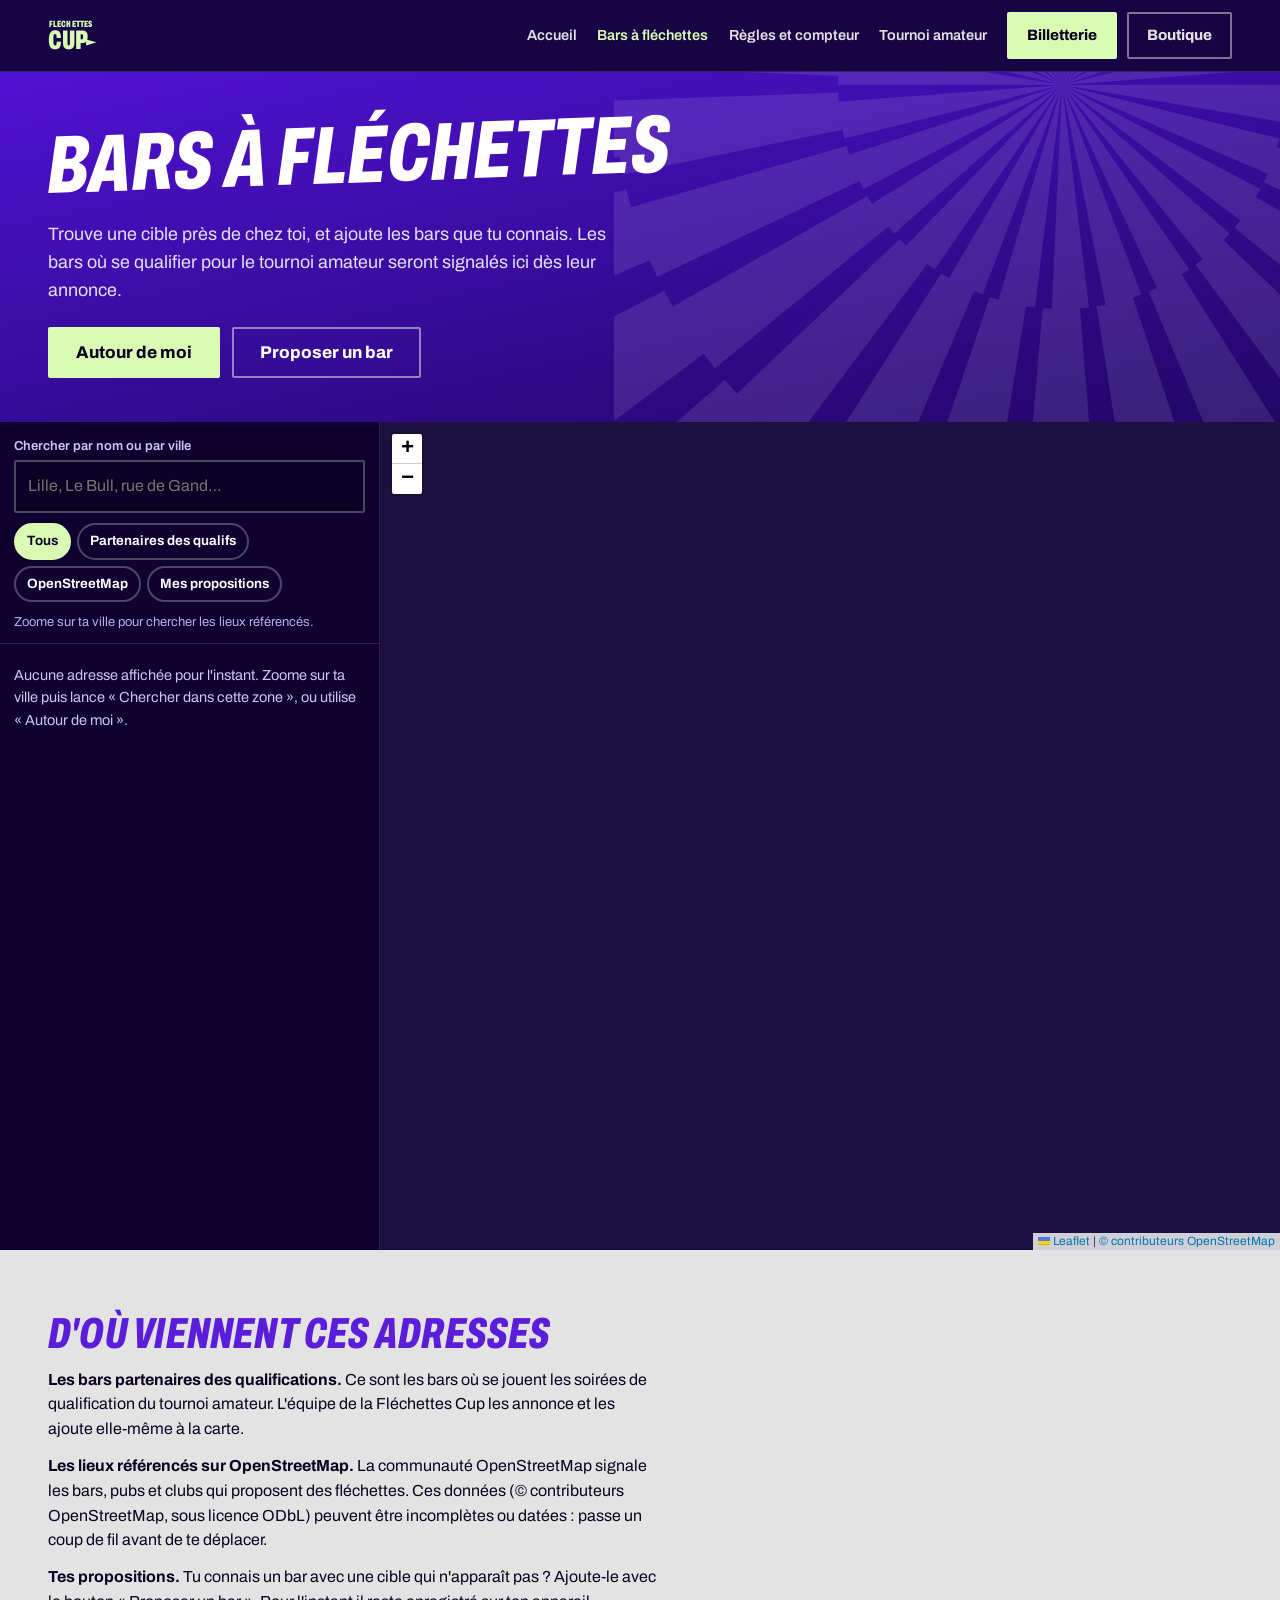
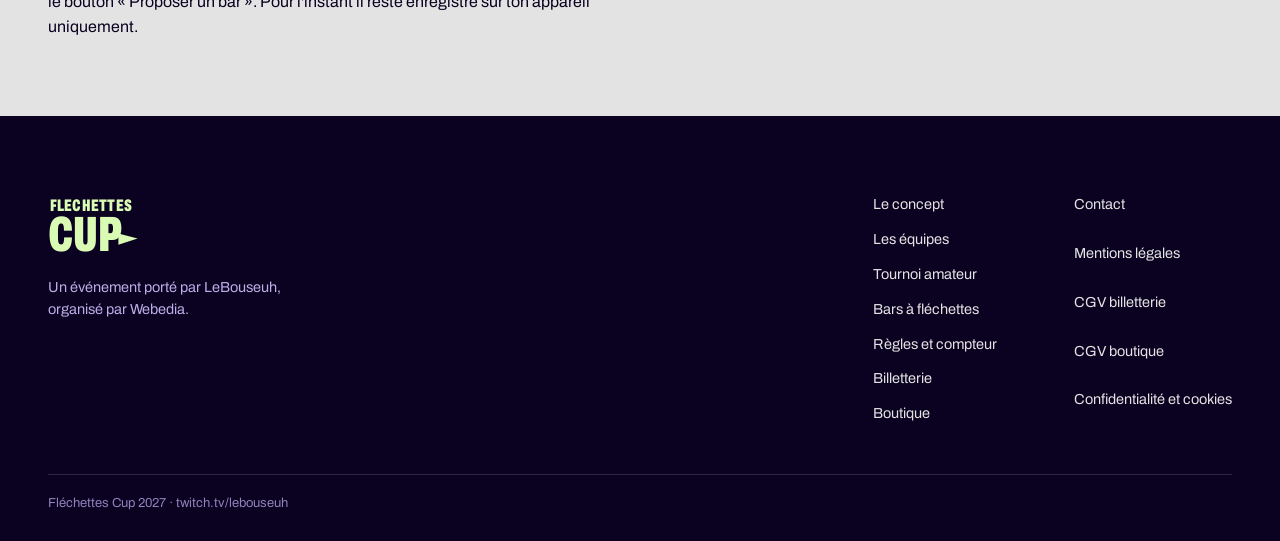
==== bars.html @ e09c3a18 "Compteur de score, règles, carte des bars, et cible plus réaliste Nouvelles pages : - jouer.html : c" ====
<!doctype html>
<html lang="fr">
<head>
<meta charset="utf-8">
<meta name="viewport" content="width=device-width, initial-scale=1">
<title>Bars à fléchettes</title>
<meta name="description" content="La carte des bars où jouer aux fléchettes : trouve une cible près de chez toi et propose les adresses que tu connais.">
<link rel="icon" href="assets/favicon.svg" type="image/svg+xml">
<link rel="preconnect" href="https://fonts.googleapis.com">
<link rel="preconnect" href="https://fonts.gstatic.com" crossorigin>
<link href="https://fonts.googleapis.com/css2?family=Archivo:ital,wdth,wght@0,62..125,100..900;1,62..125,100..900&display=swap" rel="stylesheet">
<link rel="stylesheet" href="css/vendor/leaflet.css">
<link rel="stylesheet" href="css/styles.css">
<link rel="stylesheet" href="css/app.css">
<style>
/* Compléments propres à la carte */
.bars-map { z-index: 0; }                       /* la carte garde ses calques pour elle, sous le menu */
.anchors a[aria-current="page"] { color: var(--anis); }
.bar-btn[aria-current="true"] { background: #1B0A52; box-shadow: inset 4px 0 0 var(--anis); }
.bar-dist { color: var(--anis); font-weight: 700; }
.me-dot {
  width: 18px; height: 18px; border-radius: 50%;
  background: var(--anis); border: 3px solid var(--dark);
  box-shadow: 0 0 0 6px rgba(217, 251, 179, 0.35);
}
.leaflet-container a.pop-link { color: var(--violet); }
/* Leaflet espace largement les paragraphes de ses bulles : on resserre */
.leaflet-popup-content p { margin: 0 0 6px; }
.leaflet-popup-content p.pop-name { margin: 0 18px 4px 0; }
.leaflet-popup-content p:last-child { margin-bottom: 0; }
.pop-badges .badge { margin-right: 0; }
.pop-badges .badge.mine { color: var(--ink); border-color: var(--ink); }
.field select option { color: var(--white); background: #0A0124; }
dialog.sheet { max-height: 92svh; overflow-y: auto; }
.sheet-form .optional { font-weight: 500; color: #9C90CC; }
.map-banner .btn { padding: 6px 12px; font-size: 14px; }
/* en mode placement, un clic sur un marqueur existant doit aussi poser le bar */
.bars-map.placing .leaflet-marker-icon { pointer-events: none !important; }
@media (max-width: 860px) {
  .bars { min-height: 0; }
  .map-cta { white-space: nowrap; }
}
</style>
</head>
<body>

<a class="skip" href="#carte">Aller à la carte</a>

<header class="topbar" id="haut">
  <a class="topbar-logo" href="index.html" aria-label="Fléchettes Cup, retour à l'accueil">
    <svg class="logo" viewBox="0 0 120 86" aria-hidden="true" focusable="false">
      <g class="logo-ink">
        <text x="2" y="24" class="logo-line1">FLECHETTES</text>
        <text x="0" y="74" class="logo-line2">CUP</text>
        <path d="M88 52 L112 58 L88 66 Z"></path>
      </g>
    </svg>
  </a>
  <nav class="topnav" aria-label="Navigation principale">
    <button class="burger" aria-expanded="false" aria-controls="menu-ancres">
      <span class="burger-bar"></span><span class="burger-bar"></span><span class="burger-bar"></span>
      <span class="visually-hidden">Menu</span>
    </button>
    <ul class="anchors" id="menu-ancres">
      <li><a href="index.html">Accueil</a></li>
      <li><a href="bars.html" aria-current="page">Bars à fléchettes</a></li>
      <li><a href="jouer.html">Règles et compteur</a></li>
      <li><a href="index.html#tournoi-amateur">Tournoi amateur</a></li>
    </ul>
  </nav>
  <div class="topbar-cta">
    <a class="btn btn-anis" href="index.html#billetterie">Billetterie</a>
    <a class="btn btn-ghost" href="index.html#boutique">Boutique</a>
  </div>
</header>

<main class="page">

  <section class="page-head">
    <div class="wrap">
      <h1 class="display page-title">Bars à fléchettes</h1>
      <p class="page-lead">Trouve une cible près de chez toi, et ajoute les bars que tu connais. Les bars où se qualifier pour le tournoi amateur seront signalés ici dès leur annonce.</p>
      <div class="page-actions">
        <button type="button" class="btn btn-anis btn-big" id="btn-locate">Autour de moi</button>
        <button type="button" class="btn btn-outline btn-big" id="btn-propose">Proposer un bar</button>
      </div>
    </div>
  </section>

  <section class="bars" id="carte" aria-label="Carte et liste des bars">
    <div class="bars-side">
      <div class="bars-tools">
        <div class="field">
          <label for="bar-search">Chercher par nom ou par ville</label>
          <input id="bar-search" type="search" placeholder="Lille, Le Bull, rue de Gand…" autocomplete="off">
        </div>
        <div class="chips" role="group" aria-label="Filtrer les adresses">
          <button type="button" class="chip" data-filter="tous" aria-pressed="true">Tous</button>
          <button type="button" class="chip" data-filter="partenaires" aria-pressed="false">Partenaires des qualifs</button>
          <button type="button" class="chip" data-filter="osm" aria-pressed="false">OpenStreetMap</button>
          <button type="button" class="chip" data-filter="mine" aria-pressed="false">Mes propositions</button>
        </div>
        <p class="bars-status" id="bars-status" role="status" aria-live="polite"></p>
      </div>
      <ul class="bar-list" id="bar-list"></ul>
    </div>

    <div class="bars-map-wrap">
      <div id="map" class="bars-map" role="application" aria-label="Carte des bars à fléchettes"></div>
      <button type="button" class="btn btn-anis map-cta" id="btn-zone" hidden>Chercher dans cette zone</button>
      <div class="map-banner" id="map-banner" hidden>
        <span>Touche la carte à l'emplacement du bar</span>
        <button type="button" class="btn btn-dark" id="btn-cancel-place">Annuler</button>
      </div>
    </div>
  </section>

  <dialog class="sheet" id="propose-dialog" aria-labelledby="propose-title">
    <form class="sheet-form" id="propose-form" novalidate>
      <h2 class="display sheet-title" id="propose-title">Proposer un bar</h2>
      <p class="sheet-note">Pour l'instant, ta proposition reste enregistrée sur cet appareil : l'envoi à l'équipe n'est pas encore branché.</p>
      <div class="field">
        <label for="p-name">Nom du bar</label>
        <input id="p-name" name="name" maxlength="60" autocomplete="off" required aria-describedby="propose-error">
      </div>
      <div class="field">
        <label for="p-city">Ville <span class="optional">(facultatif)</span></label>
        <input id="p-city" name="city" maxlength="60" autocomplete="address-level2">
      </div>
      <div class="field">
        <label for="p-address">Adresse <span class="optional">(facultatif)</span></label>
        <input id="p-address" name="address" maxlength="100" autocomplete="street-address">
      </div>
      <div class="field">
        <label for="p-boards">Type de cibles</label>
        <select id="p-boards" name="boards">
          <option value="steel">Traditionnelles (pointes acier)</option>
          <option value="soft">Électroniques</option>
          <option value="both">Les deux</option>
        </select>
      </div>
      <div class="field">
        <label for="p-count">Nombre de cibles <span class="optional">(facultatif)</span></label>
        <input id="p-count" name="count" type="number" inputmode="numeric" min="1" max="50" step="1">
      </div>
      <div class="field">
        <label for="p-note">Un mot sur le lieu <span class="optional">(facultatif)</span></label>
        <textarea id="p-note" name="note" rows="2" maxlength="240"></textarea>
      </div>
      <p class="sheet-error" id="propose-error" role="alert" hidden></p>
      <div class="sheet-actions">
        <button type="button" class="btn btn-ghost" id="btn-propose-cancel">Annuler</button>
        <button type="submit" class="btn btn-anis">Enregistrer le bar</button>
      </div>
    </form>
  </dialog>

  <section class="bars-about">
    <div class="wrap">
      <h2 class="display">D'où viennent ces adresses</h2>
      <p><strong>Les bars partenaires des qualifications.</strong> Ce sont les bars où se jouent les soirées de qualification du tournoi amateur. L'équipe de la Fléchettes Cup les annonce et les ajoute elle-même à la carte.</p>
      <p><strong>Les lieux référencés sur OpenStreetMap.</strong> La communauté OpenStreetMap signale les bars, pubs et clubs qui proposent des fléchettes. Ces données (© contributeurs OpenStreetMap, sous licence ODbL) peuvent être incomplètes ou datées : passe un coup de fil avant de te déplacer.</p>
      <p><strong>Tes propositions.</strong> Tu connais un bar avec une cible qui n'apparaît pas ? Ajoute-le avec le bouton « Proposer un bar ». Pour l'instant il reste enregistré sur ton appareil uniquement.</p>
    </div>
  </section>

</main>

<footer class="footer">
  <div class="wrap footer-grid">
    <div class="footer-brand">
      <svg class="logo logo-footer" viewBox="0 0 120 86" aria-hidden="true" focusable="false">
        <g class="logo-ink">
          <text x="2" y="24" class="logo-line1">FLECHETTES</text>
          <text x="0" y="74" class="logo-line2">CUP</text>
          <path d="M88 52 L112 58 L88 66 Z"></path>
        </g>
      </svg>
      <p>Un événement porté par LeBouseuh, organisé par Webedia.</p>
    </div>
    <nav class="footer-nav" aria-label="Pied de page">
      <ul>
        <li><a href="index.html#concept">Le concept</a></li>
        <li><a href="index.html#equipes">Les équipes</a></li>
        <li><a href="index.html#tournoi-amateur">Tournoi amateur</a></li>
        <li><a href="bars.html">Bars à fléchettes</a></li>
        <li><a href="jouer.html">Règles et compteur</a></li>
        <li><a href="index.html#billetterie">Billetterie</a></li>
        <li><a href="index.html#boutique">Boutique</a></li>
      </ul>
      <ul>
        <li><a href="#">Contact</a></li>
        <li><a href="#">Mentions légales</a></li>
        <li><a href="#">CGV billetterie</a></li>
        <li><a href="#">CGV boutique</a></li>
        <li><a href="#">Confidentialité et cookies</a></li>
      </ul>
    </nav>
  </div>
  <p class="footer-base">Fléchettes Cup 2027 · twitch.tv/lebouseuh</p>
</footer>

<script src="js/vendor/leaflet.js"></script>
<script src="js/bars.js"></script>
<script src="js/main.js"></script>
</body>
</html>
---- css/vendor/leaflet.css ----
/* required styles */

.leaflet-pane,
.leaflet-tile,
.leaflet-marker-icon,
.leaflet-marker-shadow,
.leaflet-tile-container,
.leaflet-pane > svg,
.leaflet-pane > canvas,
.leaflet-zoom-box,
.leaflet-image-layer,
.leaflet-layer {
	position: absolute;
	left: 0;
	top: 0;
	}
.leaflet-container {
	overflow: hidden;
	}
.leaflet-tile,
.leaflet-marker-icon,
.leaflet-marker-shadow {
	-webkit-user-select: none;
	   -moz-user-select: none;
	        user-select: none;
	  -webkit-user-drag: none;
	}
/* Prevents IE11 from highlighting tiles in blue */
.leaflet-tile::selection {
	background: transparent;
}
/* Safari renders non-retina tile on retina better with this, but Chrome is worse */
.leaflet-safari .leaflet-tile {
	image-rendering: -webkit-optimize-contrast;
	}
/* hack that prevents hw layers "stretching" when loading new tiles */
.leaflet-safari .leaflet-tile-container {
	width: 1600px;
	height: 1600px;
	-webkit-transform-origin: 0 0;
	}
.leaflet-marker-icon,
.leaflet-marker-shadow {
	display: block;
	}
/* .leaflet-container svg: reset svg max-width decleration shipped in Joomla! (joomla.org) 3.x */
/* .leaflet-container img: map is broken in FF if you have max-width: 100% on tiles */
.leaflet-container .leaflet-overlay-pane svg {
	max-width: none !important;
	max-height: none !important;
	}
.leaflet-container .leaflet-marker-pane img,
.leaflet-container .leaflet-shadow-pane img,
.leaflet-container .leaflet-tile-pane img,
.leaflet-container img.leaflet-image-layer,
.leaflet-container .leaflet-tile {
	max-width: none !important;
	max-height: none !important;
	width: auto;
	padding: 0;
	}

.leaflet-container img.leaflet-tile {
	/* See: https://bugs.chromium.org/p/chromium/issues/detail?id=600120 */
	mix-blend-mode: plus-lighter;
}

.leaflet-container.leaflet-touch-zoom {
	-ms-touch-action: pan-x pan-y;
	touch-action: pan-x pan-y;
	}
.leaflet-container.leaflet-touch-drag {
	-ms-touch-action: pinch-zoom;
	/* Fallback for FF which doesn't support pinch-zoom */
	touch-action: none;
	touch-action: pinch-zoom;
}
.leaflet-container.leaflet-touch-drag.leaflet-touch-zoom {
	-ms-touch-action: none;
	touch-action: none;
}
.leaflet-container {
	-webkit-tap-highlight-color: transparent;
}
.leaflet-container a {
	-webkit-tap-highlight-color: rgba(51, 181, 229, 0.4);
}
.leaflet-tile {
	filter: inherit;
	visibility: hidden;
	}
.leaflet-tile-loaded {
	visibility: inherit;
	}
.leaflet-zoom-box {
	width: 0;
	height: 0;
	-moz-box-sizing: border-box;
	     box-sizing: border-box;
	z-index: 800;
	}
/* workaround for https://bugzilla.mozilla.org/show_bug.cgi?id=888319 */
.leaflet-overlay-pane svg {
	-moz-user-select: none;
	}

.leaflet-pane         { z-index: 400; }

.leaflet-tile-pane    { z-index: 200; }
.leaflet-overlay-pane { z-index: 400; }
.leaflet-shadow-pane  { z-index: 500; }
.leaflet-marker-pane  { z-index: 600; }
.leaflet-tooltip-pane   { z-index: 650; }
.leaflet-popup-pane   { z-index: 700; }

.leaflet-map-pane canvas { z-index: 100; }
.leaflet-map-pane svg    { z-index: 200; }

.leaflet-vml-shape {
	width: 1px;
	height: 1px;
	}
.lvml {
	behavior: url(#default#VML);
	display: inline-block;
	position: absolute;
	}


/* control positioning */

.leaflet-control {
	position: relative;
	z-index: 800;
	pointer-events: visiblePainted; /* IE 9-10 doesn't have auto */
	pointer-events: auto;
	}
.leaflet-top,
.leaflet-bottom {
	position: absolute;
	z-index: 1000;
	pointer-events: none;
	}
.leaflet-top {
	top: 0;
	}
.leaflet-right {
	right: 0;
	}
.leaflet-bottom {
	bottom: 0;
	}
.leaflet-left {
	left: 0;
	}
.leaflet-control {
	float: left;
	clear: both;
	}
.leaflet-right .leaflet-control {
	float: right;
	}
.leaflet-top .leaflet-control {
	margin-top: 10px;
	}
.leaflet-bottom .leaflet-control {
	margin-bottom: 10px;
	}
.leaflet-left .leaflet-control {
	margin-left: 10px;
	}
.leaflet-right .leaflet-control {
	margin-right: 10px;
	}


/* zoom and fade animations */

.leaflet-fade-anim .leaflet-popup {
	opacity: 0;
	-webkit-transition: opacity 0.2s linear;
	   -moz-transition: opacity 0.2s linear;
	        transition: opacity 0.2s linear;
	}
.leaflet-fade-anim .leaflet-map-pane .leaflet-popup {
	opacity: 1;
	}
.leaflet-zoom-animated {
	-webkit-transform-origin: 0 0;
	    -ms-transform-origin: 0 0;
	        transform-origin: 0 0;
	}
svg.leaflet-zoom-animated {
	will-change: transform;
}

.leaflet-zoom-anim .leaflet-zoom-animated {
	-webkit-transition: -webkit-transform 0.25s cubic-bezier(0,0,0.25,1);
	   -moz-transition:    -moz-transform 0.25s cubic-bezier(0,0,0.25,1);
	        transition:         transform 0.25s cubic-bezier(0,0,0.25,1);
	}
.leaflet-zoom-anim .leaflet-tile,
.leaflet-pan-anim .leaflet-tile {
	-webkit-transition: none;
	   -moz-transition: none;
	        transition: none;
	}

.leaflet-zoom-anim .leaflet-zoom-hide {
	visibility: hidden;
	}


/* cursors */

.leaflet-interactive {
	cursor: pointer;
	}
.leaflet-grab {
	cursor: -webkit-grab;
	cursor:    -moz-grab;
	cursor:         grab;
	}
.leaflet-crosshair,
.leaflet-crosshair .leaflet-interactive {
	cursor: crosshair;
	}
.leaflet-popup-pane,
.leaflet-control {
	cursor: auto;
	}
.leaflet-dragging .leaflet-grab,
.leaflet-dragging .leaflet-grab .leaflet-interactive,
.leaflet-dragging .leaflet-marker-draggable {
	cursor: move;
	cursor: -webkit-grabbing;
	cursor:    -moz-grabbing;
	cursor:         grabbing;
	}

/* marker & overlays interactivity */
.leaflet-marker-icon,
.leaflet-marker-shadow,
.leaflet-image-layer,
.leaflet-pane > svg path,
.leaflet-tile-container {
	pointer-events: none;
	}

.leaflet-marker-icon.leaflet-interactive,
.leaflet-image-layer.leaflet-interactive,
.leaflet-pane > svg path.leaflet-interactive,
svg.leaflet-image-layer.leaflet-interactive path {
	pointer-events: visiblePainted; /* IE 9-10 doesn't have auto */
	pointer-events: auto;
	}

/* visual tweaks */

.leaflet-container {
	background: #ddd;
	outline-offset: 1px;
	}
.leaflet-container a {
	color: #0078A8;
	}
.leaflet-zoom-box {
	border: 2px dotted #38f;
	background: rgba(255,255,255,0.5);
	}


/* general typography */
.leaflet-container {
	font-family: "Helvetica Neue", Arial, Helvetica, sans-serif;
	font-size: 12px;
	font-size: 0.75rem;
	line-height: 1.5;
	}


/* general toolbar styles */

.leaflet-bar {
	box-shadow: 0 1px 5px rgba(0,0,0,0.65);
	border-radius: 4px;
	}
.leaflet-bar a {
	background-color: #fff;
	border-bottom: 1px solid #ccc;
	width: 26px;
	height: 26px;
	line-height: 26px;
	display: block;
	text-align: center;
	text-decoration: none;
	color: black;
	}
.leaflet-bar a,
.leaflet-control-layers-toggle {
	background-position: 50% 50%;
	background-repeat: no-repeat;
	display: block;
	}
.leaflet-bar a:hover,
.leaflet-bar a:focus {
	background-color: #f4f4f4;
	}
.leaflet-bar a:first-child {
	border-top-left-radius: 4px;
	border-top-right-radius: 4px;
	}
.leaflet-bar a:last-child {
	border-bottom-left-radius: 4px;
	border-bottom-right-radius: 4px;
	border-bottom: none;
	}
.leaflet-bar a.leaflet-disabled {
	cursor: default;
	background-color: #f4f4f4;
	color: #bbb;
	}

.leaflet-touch .leaflet-bar a {
	width: 30px;
	height: 30px;
	line-height: 30px;
	}
.leaflet-touch .leaflet-bar a:first-child {
	border-top-left-radius: 2px;
	border-top-right-radius: 2px;
	}
.leaflet-touch .leaflet-bar a:last-child {
	border-bottom-left-radius: 2px;
	border-bottom-right-radius: 2px;
	}

/* zoom control */

.leaflet-control-zoom-in,
.leaflet-control-zoom-out {
	font: bold 18px 'Lucida Console', Monaco, monospace;
	text-indent: 1px;
	}

.leaflet-touch .leaflet-control-zoom-in, .leaflet-touch .leaflet-control-zoom-out  {
	font-size: 22px;
	}


/* layers control */

.leaflet-control-layers {
	box-shadow: 0 1px 5px rgba(0,0,0,0.4);
	background: #fff;
	border-radius: 5px;
	}
.leaflet-control-layers-toggle {
	background-image: url(images/layers.png);
	width: 36px;
	height: 36px;
	}
.leaflet-retina .leaflet-control-layers-toggle {
	background-image: url(images/layers-2x.png);
	background-size: 26px 26px;
	}
.leaflet-touch .leaflet-control-layers-toggle {
	width: 44px;
	height: 44px;
	}
.leaflet-control-layers .leaflet-control-layers-list,
.leaflet-control-layers-expanded .leaflet-control-layers-toggle {
	display: none;
	}
.leaflet-control-layers-expanded .leaflet-control-layers-list {
	display: block;
	position: relative;
	}
.leaflet-control-layers-expanded {
	padding: 6px 10px 6px 6px;
	color: #333;
	background: #fff;
	}
.leaflet-control-layers-scrollbar {
	overflow-y: scroll;
	overflow-x: hidden;
	padding-right: 5px;
	}
.leaflet-control-layers-selector {
	margin-top: 2px;
	position: relative;
	top: 1px;
	}
.leaflet-control-layers label {
	display: block;
	font-size: 13px;
	font-size: 1.08333em;
	}
.leaflet-control-layers-separator {
	height: 0;
	border-top: 1px solid #ddd;
	margin: 5px -10px 5px -6px;
	}

/* Default icon URLs */
.leaflet-default-icon-path { /* used only in path-guessing heuristic, see L.Icon.Default */
	background-image: url(images/marker-icon.png);
	}


/* attribution and scale controls */

.leaflet-container .leaflet-control-attribution {
	background: #fff;
	background: rgba(255, 255, 255, 0.8);
	margin: 0;
	}
.leaflet-control-attribution,
.leaflet-control-scale-line {
	padding: 0 5px;
	color: #333;
	line-height: 1.4;
	}
.leaflet-control-attribution a {
	text-decoration: none;
	}
.leaflet-control-attribution a:hover,
.leaflet-control-attribution a:focus {
	text-decoration: underline;
	}
.leaflet-attribution-flag {
	display: inline !important;
	vertical-align: baseline !important;
	width: 1em;
	height: 0.6669em;
	}
.leaflet-left .leaflet-control-scale {
	margin-left: 5px;
	}
.leaflet-bottom .leaflet-control-scale {
	margin-bottom: 5px;
	}
.leaflet-control-scale-line {
	border: 2px solid #777;
	border-top: none;
	line-height: 1.1;
	padding: 2px 5px 1px;
	white-space: nowrap;
	-moz-box-sizing: border-box;
	     box-sizing: border-box;
	background: rgba(255, 255, 255, 0.8);
	text-shadow: 1px 1px #fff;
	}
.leaflet-control-scale-line:not(:first-child) {
	border-top: 2px solid #777;
	border-bottom: none;
	margin-top: -2px;
	}
.leaflet-control-scale-line:not(:first-child):not(:last-child) {
	border-bottom: 2px solid #777;
	}

.leaflet-touch .leaflet-control-attribution,
.leaflet-touch .leaflet-control-layers,
.leaflet-touch .leaflet-bar {
	box-shadow: none;
	}
.leaflet-touch .leaflet-control-layers,
.leaflet-touch .leaflet-bar {
	border: 2px solid rgba(0,0,0,0.2);
	background-clip: padding-box;
	}


/* popup */

.leaflet-popup {
	position: absolute;
	text-align: center;
	margin-bottom: 20px;
	}
.leaflet-popup-content-wrapper {
	padding: 1px;
	text-align: left;
	border-radius: 12px;
	}
.leaflet-popup-content {
	margin: 13px 24px 13px 20px;
	line-height: 1.3;
	font-size: 13px;
	font-size: 1.08333em;
	min-height: 1px;
	}
.leaflet-popup-content p {
	margin: 17px 0;
	margin: 1.3em 0;
	}
.leaflet-popup-tip-container {
	width: 40px;
	height: 20px;
	position: absolute;
	left: 50%;
	margin-top: -1px;
	margin-left: -20px;
	overflow: hidden;
	pointer-events: none;
	}
.leaflet-popup-tip {
	width: 17px;
	height: 17px;
	padding: 1px;

	margin: -10px auto 0;
	pointer-events: auto;

	-webkit-transform: rotate(45deg);
	   -moz-transform: rotate(45deg);
	    -ms-transform: rotate(45deg);
	        transform: rotate(45deg);
	}
.leaflet-popup-content-wrapper,
.leaflet-popup-tip {
	background: white;
	color: #333;
	box-shadow: 0 3px 14px rgba(0,0,0,0.4);
	}
.leaflet-container a.leaflet-popup-close-button {
	position: absolute;
	top: 0;
	right: 0;
	border: none;
	text-align: center;
	width: 24px;
	height: 24px;
	font: 16px/24px Tahoma, Verdana, sans-serif;
	color: #757575;
	text-decoration: none;
	background: transparent;
	}
.leaflet-container a.leaflet-popup-close-button:hover,
.leaflet-container a.leaflet-popup-close-button:focus {
	color: #585858;
	}
.leaflet-popup-scrolled {
	overflow: auto;
	}

.leaflet-oldie .leaflet-popup-content-wrapper {
	-ms-zoom: 1;
	}
.leaflet-oldie .leaflet-popup-tip {
	width: 24px;
	margin: 0 auto;

	-ms-filter: "progid:DXImageTransform.Microsoft.Matrix(M11=0.70710678, M12=0.70710678, M21=-0.70710678, M22=0.70710678)";
	filter: progid:DXImageTransform.Microsoft.Matrix(M11=0.70710678, M12=0.70710678, M21=-0.70710678, M22=0.70710678);
	}

.leaflet-oldie .leaflet-control-zoom,
.leaflet-oldie .leaflet-control-layers,
.leaflet-oldie .leaflet-popup-content-wrapper,
.leaflet-oldie .leaflet-popup-tip {
	border: 1px solid #999;
	}


/* div icon */

.leaflet-div-icon {
	background: #fff;
	border: 1px solid #666;
	}


/* Tooltip */
/* Base styles for the element that has a tooltip */
.leaflet-tooltip {
	position: absolute;
	padding: 6px;
	background-color: #fff;
	border: 1px solid #fff;
	border-radius: 3px;
	color: #222;
	white-space: nowrap;
	-webkit-user-select: none;
	-moz-user-select: none;
	-ms-user-select: none;
	user-select: none;
	pointer-events: none;
	box-shadow: 0 1px 3px rgba(0,0,0,0.4);
	}
.leaflet-tooltip.leaflet-interactive {
	cursor: pointer;
	pointer-events: auto;
	}
.leaflet-tooltip-top:before,
.leaflet-tooltip-bottom:before,
.leaflet-tooltip-left:before,
.leaflet-tooltip-right:before {
	position: absolute;
	pointer-events: none;
	border: 6px solid transparent;
	background: transparent;
	content: "";
	}

/* Directions */

.leaflet-tooltip-bottom {
	margin-top: 6px;
}
.leaflet-tooltip-top {
	margin-top: -6px;
}
.leaflet-tooltip-bottom:before,
.leaflet-tooltip-top:before {
	left: 50%;
	margin-left: -6px;
	}
.leaflet-tooltip-top:before {
	bottom: 0;
	margin-bottom: -12px;
	border-top-color: #fff;
	}
.leaflet-tooltip-bottom:before {
	top: 0;
	margin-top: -12px;
	margin-left: -6px;
	border-bottom-color: #fff;
	}
.leaflet-tooltip-left {
	margin-left: -6px;
}
.leaflet-tooltip-right {
	margin-left: 6px;
}
.leaflet-tooltip-left:before,
.leaflet-tooltip-right:before {
	top: 50%;
	margin-top: -6px;
	}
.leaflet-tooltip-left:before {
	right: 0;
	margin-right: -12px;
	border-left-color: #fff;
	}
.leaflet-tooltip-right:before {
	left: 0;
	margin-left: -12px;
	border-right-color: #fff;
	}

/* Printing */

@media print {
	/* Prevent printers from removing background-images of controls. */
	.leaflet-control {
		-webkit-print-color-adjust: exact;
		print-color-adjust: exact;
		}
	}
---- css/styles.css ----
/* ==========================================================
   FLÉCHETTES CUP 2 : DA édition 2
   Violet #5B1DDA · dégradé #5012D4 → #210666 · dark #160444
   Papier #E3E3E3 · vert anis #D9FBB3 · Archivo VAR (≈ Baikal)
   ========================================================== */

:root {
  --violet: #5B1DDA;
  --grad-a: #5012D4;
  --grad-b: #210666;
  --dark: #160444;
  --paper: #E3E3E3;
  --ink: #0A0220;
  --anis: #D9FBB3;
  --anis-deep: #B7F277;
  --white: #FFFFFF;

  --font: "Archivo", "Archivo Narrow", Impact, sans-serif;
  --pad: clamp(16px, 4vw, 48px);
  --topbar-h: 72px;
}

* { box-sizing: border-box; }
html { scroll-behavior: smooth; scroll-padding-top: calc(var(--topbar-h) + 12px); }
body {
  margin: 0;
  font-family: var(--font);
  font-size: 16px;
  line-height: 1.55;
  color: var(--ink);
  background: var(--dark);
}

img, svg { display: block; max-width: 100%; }

/* ---- Titres façon Baikal ultra condensed extra bold italic ---- */
.display {
  font-family: var(--font);
  font-style: italic;
  font-weight: 800;
  font-stretch: 65%;
  text-transform: uppercase;
  letter-spacing: 0.005em;
  line-height: 0.92;
}

.visually-hidden {
  position: absolute; width: 1px; height: 1px;
  clip-path: inset(50%); overflow: hidden; white-space: nowrap;
}

.skip {
  position: absolute; left: 8px; top: -60px; z-index: 200;
  background: var(--anis); color: var(--ink);
  padding: 10px 16px; font-weight: 700; text-decoration: none;
  transition: top 0.15s;
}
.skip:focus { top: 8px; }

:focus-visible { outline: 3px solid var(--anis-deep); outline-offset: 2px; }
.section-paper :focus-visible,
.section-anis :focus-visible { outline-color: var(--violet); }

/* ==========================================================
   LOGO
   ========================================================== */
.logo-ink { fill: currentColor; }
.logo text {
  font-family: var(--font);
  font-weight: 850;
  font-stretch: 62%;
  text-transform: uppercase;
}
.logo .logo-line1 { font-size: 21px; letter-spacing: 0.015em; }
.logo .logo-line2 { font-size: 62px; letter-spacing: 0; }

/* ==========================================================
   TOPBAR
   ========================================================== */
.topbar {
  position: fixed; inset: 0 0 auto 0; z-index: 100;
  height: var(--topbar-h);
  display: flex; align-items: center; gap: 20px;
  padding: 0 var(--pad);
  background: var(--dark);
  color: var(--paper);
  border-bottom: 1px solid rgba(227, 227, 227, 0.14);
}
.topbar-logo { color: var(--anis); flex: none; }
.topbar-logo .logo { width: 52px; height: auto; }

.topnav { margin-left: auto; }
.anchors {
  display: flex; gap: clamp(10px, 1.6vw, 26px);
  list-style: none; margin: 0; padding: 0;
}
.anchors a {
  color: var(--paper); text-decoration: none;
  font-weight: 600; font-size: 14.5px; white-space: nowrap;
}
.anchors a:hover { color: var(--anis); }

.topbar-cta { display: flex; gap: 10px; flex: none; }

.burger { display: none; }

/* ---- Boutons ---- */
.btn {
  display: inline-flex; align-items: center; justify-content: center;
  padding: 10px 18px;
  font-family: var(--font); font-weight: 750; font-size: 15px;
  text-decoration: none; cursor: pointer;
  border: 2px solid transparent; border-radius: 2px;
  transition: transform 0.12s ease, background-color 0.12s ease, color 0.12s ease;
}
.btn:active { transform: scale(0.97); }
.btn-big { padding: 14px 26px; font-size: 17px; }
.btn-anis { background: var(--anis); color: var(--ink); }
.btn-anis:hover { background: var(--anis-deep); }
.btn-ghost { border-color: rgba(227, 227, 227, 0.5); color: var(--paper); background: transparent; }
.btn-ghost:hover { border-color: var(--paper); }
.btn-outline { border-color: rgba(227, 227, 227, 0.55); color: var(--white); background: transparent; }
.btn-outline:hover { border-color: var(--white); }
.btn-dark { background: var(--dark); color: var(--anis); }
.btn-dark:hover { background: var(--violet); color: var(--white); }

/* ==========================================================
   HERO : la cible, rien que la cible
   ========================================================== */
.hero {
  position: relative;
  overflow: hidden;
  height: 100svh; min-height: 540px;
  padding-top: var(--topbar-h);
  display: grid; place-items: center;
  background: linear-gradient(168deg, var(--grad-a) 0%, var(--grad-b) 100%);
  color: var(--white);
}
.hero-pattern,
.speedlines {
  position: absolute;
  left: 50%; top: calc(50% + var(--topbar-h) / 2 - 22px);
  width: max(175vw, 175vh); aspect-ratio: 1;
  translate: -50% -50%;
  pointer-events: none;
}
.hero-pattern {
  background: url("../assets/pattern.svg") center / contain no-repeat;
  opacity: 0.1;
  filter: invert(1);
}
.speedlines {
  opacity: 0;
  background: repeating-conic-gradient(
    from 0deg,
    transparent 0 4deg,
    rgba(217, 251, 179, 0.55) 4deg 4.3deg,
    transparent 4.3deg 9.5deg,
    rgba(255, 255, 255, 0.4) 9.5deg 9.7deg,
    transparent 9.7deg 15deg
  );
  -webkit-mask-image: radial-gradient(circle, transparent 0 12%, #000 44%);
          mask-image: radial-gradient(circle, transparent 0 12%, #000 44%);
}

/* Éclairage du mur : une flaque de lumière derrière la cible, des coins plus sombres */
.hero-light {
  position: absolute; inset: 0;
  background:
    radial-gradient(circle at 50% calc(50% + var(--topbar-h) / 2 - 22px), rgba(150, 110, 255, 0.34) 0, rgba(150, 110, 255, 0) 46%),
    radial-gradient(ellipse at 50% 50%, rgba(8, 0, 34, 0) 42%, rgba(8, 0, 34, 0.62) 100%);
  pointer-events: none;
}

.scene {
  position: absolute; inset: 0;
  width: 100%; height: 100%;
  pointer-events: none;
}

/* Avec la scène 3D, le décor est le bar : le fond graphique ne sert plus qu'en repli */
html.gl .hero { background: #06030A; }
html.gl .hero-pattern,
html.gl .speedlines,
html.gl .hero-light { display: none; }
/* rendu photo : vignettage, fondu vers la suite de la page, grain */
html.gl .hero::after {
  content: "";
  position: absolute; inset: 0; z-index: 2;
  pointer-events: none;
  background:
    radial-gradient(ellipse at 50% 48%, rgba(4, 0, 12, 0) 52%, rgba(4, 0, 12, 0.5) 100%),
    linear-gradient(to bottom, rgba(22, 4, 68, 0) 90%, #160444 100%);
}
html.gl .hero::before {
  content: "";
  position: absolute; inset: 0; z-index: 3;
  pointer-events: none;
  opacity: 0.05;
  background-image: url("data:image/svg+xml;utf8,<svg xmlns='http://www.w3.org/2000/svg' width='220' height='220'><filter id='n'><feTurbulence type='fractalNoise' baseFrequency='0.9' numOctaves='2' stitchTiles='stitch'/></filter><rect width='100%' height='100%' filter='url(%23n)'/></svg>");
}

/* Transition d'ouverture d'une section, et retour à la cible */
.veil {
  position: fixed; inset: 0; z-index: 250;
  background: var(--dark);
  opacity: 0; pointer-events: none;
  transition: opacity 0.26s ease;
}
.veil.on { opacity: 1; }
.back-board {
  position: fixed; right: 16px; bottom: 16px; z-index: 90;
  display: inline-flex; align-items: center; gap: 8px;
  padding: 10px 16px 10px 12px;
  font: 700 14.5px var(--font); color: var(--ink);
  background: var(--anis); border: 0; border-radius: 999px; cursor: pointer;
  box-shadow: 0 8px 24px rgba(0, 0, 0, 0.4);
  opacity: 0; translate: 0 12px; pointer-events: none;
  transition: opacity 0.2s ease, translate 0.2s ease;
}
.back-board.show { opacity: 1; translate: 0 0; pointer-events: auto; }
.back-board svg { width: 20px; height: 20px; }

/* Un lien par papier cloué sur la cible */
.hotspots { position: absolute; inset: 0; z-index: 4; pointer-events: none; }
.hotspot { position: absolute; pointer-events: auto; border-radius: 4px; cursor: pointer; }
.hotspot:focus-visible { outline: 3px solid var(--anis-deep); outline-offset: 4px; }
html.intro:not(.intro-pose) .hotspot { pointer-events: none; }

.hero-stage {
  position: relative;
  width: 100%;
  display: grid; place-items: center;
  padding-bottom: 44px;
}

/* ---- La cible punaisée ---- */
.board-wrap {
  position: relative;
  width: min(84vw, 720px, calc(100svh - var(--topbar-h) - 130px));
  aspect-ratio: 1;
  container-type: inline-size;
}
#dartboard { position: absolute; inset: 0; filter: drop-shadow(0 24px 60px rgba(0, 0, 0, 0.45)); }
/* Avec la scène 3D, la cible, les papiers et les fléchettes sont dans le canvas */
html.gl #dartboard,
html.gl .stuck-dart,
html.gl .pinned { display: none; }

.stuck-dart {
  position: absolute;
  left: 50%; top: 50%;
  width: 40%; height: auto;
  transform-origin: 0 50%;
  translate: 0 -50%;
  rotate: -99deg;
  filter: drop-shadow(-1.6cqw 1.2cqw 0.8cqw rgba(0, 0, 0, 0.5));
  z-index: 1;
}

.pinned {
  position: absolute;
  z-index: 2;
  background: var(--paper); color: var(--ink);
  box-shadow: 0 1.8cqw 4cqw rgba(0, 0, 0, 0.35);
  rotate: var(--rot, 0deg);
}
.pin {
  position: absolute; top: -1.3cqw; left: 50%;
  width: 2.9cqw; height: 2.9cqw; border-radius: 50%;
  translate: -50% 0;
  box-shadow: 0 0.5cqw 0.9cqw rgba(0, 0, 0, 0.4), inset -0.4cqw -0.5cqw 0.7cqw rgba(0, 0, 0, 0.35);
}
.pin-red { background: #E8402A; }
.pin-blue { background: #2A5BE8; }
.pin-anis { background: var(--anis-deep); }

.pinned-logo {
  top: -5%; left: 1%;
  width: 31%;
  background: none; box-shadow: none;
  color: var(--white);
  filter: drop-shadow(0 1.4cqw 3cqw rgba(0, 0, 0, 0.45));
}
.pinned-logo .logo { width: 100%; height: auto; }

.pinned-ticket {
  top: 8%; right: -3%;
  width: 44%;
  padding: 2.2cqw 2.6cqw 1.8cqw;
}
.ticket-date {
  margin: 0;
  font-family: var(--font); font-style: italic; font-weight: 800; font-stretch: 65%;
  text-transform: uppercase; font-size: 5.6cqw; line-height: 1;
}
.ticket-line { margin: 0.8cqw 0 1.4cqw; font-size: max(7px, 2.1cqw); font-weight: 600; letter-spacing: 0.04em; text-transform: uppercase; }
.ticket-barcode {
  height: 4cqw;
  background: repeating-linear-gradient(90deg, var(--ink) 0 2px, transparent 2px 5px, var(--ink) 5px 8px, transparent 8px 10px);
}

.pinned-photo {
  left: -6%; bottom: 3%;
  width: 36%;
  padding: 1.5cqw 1.5cqw 1.8cqw;
}
.photo-img {
  position: relative; overflow: hidden;
  aspect-ratio: 1;
  display: grid; place-items: center;
  background: linear-gradient(160deg, var(--grad-a), var(--grad-b));
  color: var(--white);
}
.photo-img::after {
  content: "";
  position: absolute; inset: -40%;
  background: url("../assets/pattern.svg") center / contain no-repeat;
  opacity: 0.16;
  filter: invert(1);
}
.photo-img .display { position: relative; z-index: 1; font-size: 7.4cqw; }
.photo-img img { position: absolute; inset: 0; z-index: 2; width: 100%; height: 100%; object-fit: cover; object-position: center 30%; }
.photo-caption { margin: 1.4cqw 0.4cqw 0; font-size: max(7px, 2.05cqw); font-weight: 600; line-height: 1.3; }

.pinned-badge {
  top: 49%; right: -5%;
  width: 21%;
  aspect-ratio: 1; border-radius: 50%;
  display: grid; place-items: center;
  background: var(--anis); color: var(--ink);
  text-align: center;
}
.badge-txt { font-size: 4cqw; }

.pinned-live {
  bottom: -3%; right: 11%;
  padding: 1.8cqw 2.9cqw;
  background: var(--ink); color: var(--paper);
}
.pinned-live p { margin: 0; font-size: max(7px, 2.2cqw); line-height: 1.45; text-transform: uppercase; letter-spacing: 0.05em; }
.pinned-live strong { color: var(--anis); font-size: max(8px, 2.6cqw); }

/* ---- Éléments propres à l'intro ---- */
.impact-flash {
  position: absolute; inset: 0;
  background: radial-gradient(circle at 50% 52%, #FFFFFF 0, var(--anis) 28%, rgba(217, 251, 179, 0) 72%);
  opacity: 0;
  pointer-events: none;
  z-index: 6;
}
.scroll-hint {
  position: absolute; left: 50%; bottom: 18px;
  translate: -50% 0;
  display: grid; justify-items: center; gap: 6px;
  color: var(--paper); text-decoration: none;
  font-weight: 650; font-size: 14.5px;
  white-space: nowrap;
  z-index: 7;
}
.scroll-hint::after {
  content: "";
  width: 10px; height: 10px;
  border-right: 3px solid var(--anis); border-bottom: 3px solid var(--anis);
  rotate: 45deg;
  animation: rebond 1.6s ease-in-out infinite;
}
@keyframes rebond { 50% { translate: 0 5px; } }

.skip-intro {
  display: none;
  position: absolute; right: var(--pad); bottom: 18px;
  z-index: 8;
  background: rgba(22, 4, 68, 0.6); color: var(--paper);
  border: 1px solid rgba(227, 227, 227, 0.4); border-radius: 2px;
  padding: 8px 14px;
  font: 600 13.5px var(--font);
  cursor: pointer;
}
.skip-intro:hover { border-color: var(--paper); }

/* ---- États de l'intro (classes posées sur <html>) ----
   intro         : la séquence 3D tourne, on est la fléchette
   intro-impact  : la fléchette est plantée
   intro-pose    : la caméra est calée, l'habillage se pose        */
.topbar { transition: transform 0.55s cubic-bezier(0.2, 1, 0.3, 1); }
html.intro .topbar { transform: translateY(-100%); }
html.intro.intro-pose .topbar { transform: none; }

html.intro:not(.intro-pose) body { overflow: hidden; }
html.intro .skip-intro { display: block; }
html.intro.intro-pose .skip-intro { display: none; }

html.intro .stuck-dart { opacity: 0; }
html.intro.intro-impact .stuck-dart { opacity: 1; animation: vibre 0.7s ease-out; }
@keyframes vibre {
  0% { rotate: -93deg; }
  20% { rotate: -104deg; }
  40% { rotate: -96deg; }
  60% { rotate: -101deg; }
  80% { rotate: -98deg; }
  100% { rotate: -99deg; }
}

html.intro .pinned,
html.intro .scroll-hint { opacity: 0; }
html.intro.intro-pose .pinned {
  animation: pose 0.5s cubic-bezier(0.2, 1.5, 0.4, 1) both;
  animation-delay: calc(var(--i, 0) * 130ms + 60ms);
}
html.intro.intro-pose .scroll-hint { opacity: 1; transition: opacity 0.5s 0.9s; }
@keyframes pose {
  from { opacity: 0; scale: 1.9; rotate: calc(var(--rot, 0deg) + 16deg); }
  45% { opacity: 1; }
  to { opacity: 1; scale: 1; rotate: var(--rot, 0deg); }
}

/* ==========================================================
   BANDEAU ÉDITION 2 (sous la cible)
   ========================================================== */
.intro-band {
  background: var(--dark); color: var(--white);
  padding: clamp(48px, 7vw, 96px) var(--pad);
}
.intro-grid {
  display: grid;
  grid-template-columns: minmax(0, 1.1fr) minmax(0, 0.9fr);
  gap: clamp(28px, 5vw, 80px);
  align-items: center;
}

.hero-kicker {
  margin: 0 0 18px;
  display: flex; gap: clamp(18px, 3vw, 48px);
  font-weight: 700; font-size: 14px; text-transform: uppercase;
  letter-spacing: 0.08em; color: var(--anis);
}
.hero-kicker span { color: var(--paper); }
.hero-kicker span + span { color: var(--anis); }

.hero-title {
  margin: 0;
  font-size: clamp(52px, 7.2vw, 108px);
  transform: rotate(-3deg);
  transform-origin: left bottom;
}

.hero-sub {
  max-width: 46ch;
  margin: 0;
  font-size: clamp(16px, 1.35vw, 19px);
  color: #D9D2F5;
}

.hero-actions { display: flex; flex-wrap: wrap; gap: 14px; margin-top: 28px; }

.countdown {
  display: flex; gap: clamp(14px, 2vw, 28px);
  margin-top: 36px;
}
.count-cell { display: grid; justify-items: start; }
.count-num {
  font-size: clamp(34px, 3.6vw, 56px);
  font-style: italic; font-weight: 800; font-stretch: 68%;
  font-variant-numeric: tabular-nums;
  color: var(--anis);
}
.count-label { font-size: 13px; color: #BBAEE8; text-transform: lowercase; }

/* ==========================================================
   MARQUEE
   ========================================================== */
.marquee {
  overflow: hidden;
  background: var(--anis); color: var(--ink);
  border-block: 3px solid var(--ink);
}
.marquee-track {
  display: flex; width: max-content;
  animation: defile 26s linear infinite;
}
.marquee-track span {
  padding: 10px 0;
  font-family: var(--font); font-style: italic; font-weight: 800; font-stretch: 68%;
  text-transform: uppercase; font-size: clamp(16px, 2vw, 22px);
  white-space: nowrap;
}
@keyframes defile { to { transform: translateX(-50%); } }

/* ==========================================================
   SECTIONS
   ========================================================== */
.section { padding: clamp(56px, 8vw, 110px) var(--pad); }
.wrap { max-width: 1240px; margin: 0 auto; }
.wrap-narrow { max-width: 820px; }

.section-paper { background: var(--paper); color: var(--ink); }
.section-violet { background: linear-gradient(168deg, var(--grad-a), var(--grad-b)); color: var(--white); }
.section-anis { background: var(--anis); color: var(--ink); }
.section-dark { background: var(--dark); color: var(--paper); }

.section-title {
  margin: 0 0 clamp(26px, 4vw, 48px);
  font-size: clamp(40px, 5.4vw, 78px);
  transform: rotate(-2deg);
  transform-origin: left bottom;
}
.section-intro { max-width: 62ch; margin: -10px 0 36px; font-size: 17px; }
.lead { font-size: clamp(18px, 1.6vw, 22px); font-weight: 650; line-height: 1.4; margin-top: 0; }

/* ---- Concept ---- */
.concept-grid {
  display: grid; grid-template-columns: minmax(0, 1.2fr) minmax(0, 0.8fr);
  gap: clamp(28px, 4vw, 72px);
}
.concept-text p { max-width: 58ch; }
.concept-facts {
  list-style: none; margin: 0; padding: 0;
  display: grid; grid-template-columns: 1fr 1fr; gap: 18px;
  align-content: start;
}
.concept-facts li {
  border-left: 4px solid var(--violet);
  padding: 2px 0 2px 14px;
  display: grid; gap: 2px;
}
.fact-num { font-size: clamp(34px, 3.4vw, 52px); color: var(--violet); }
.fact-label { font-size: 14px; font-weight: 600; }

/* ---- Équipes ---- */
.teams {
  list-style: none; margin: 0; padding: 0;
  display: grid; gap: 18px;
  grid-template-columns: repeat(4, minmax(0, 1fr));
}
.team-visual {
  position: relative;
  overflow: hidden;
  aspect-ratio: 3 / 3.6;
  display: grid; align-items: end;
  padding: 14px;
  background: linear-gradient(180deg, var(--tg-a), var(--tg-b));
  transition: transform 0.15s ease;
}
.team-visual::after {
  content: "";
  position: absolute; inset: -60% -70% auto;
  aspect-ratio: 1;
  background: url("../assets/pattern.svg") center / contain no-repeat;
  opacity: 0.14;
  pointer-events: none;
}
.team-visual .team-name { position: relative; z-index: 1; }
.team:hover .team-visual { transform: rotate(-2deg) scale(1.02); }
.team-name {
  font-size: clamp(26px, 2.6vw, 38px);
  color: var(--white);
  text-shadow: 0 2px 14px rgba(0, 0, 0, 0.35);
  word-break: break-word;
}
.team-status { margin: 10px 2px 0; font-size: 13px; color: #CFC6F2; }
.team-mystere .team-visual { background-blend-mode: normal; }
.team-mystere .team-name { font-size: clamp(40px, 4vw, 58px); }

/* ---- Tournoi amateur ---- */
.steps {
  list-style: none; counter-reset: etape;
  margin: 0; padding: 0;
  display: grid; grid-template-columns: repeat(3, minmax(0, 1fr));
  gap: clamp(18px, 3vw, 36px);
}
.step {
  counter-increment: etape;
  background: rgba(255, 255, 255, 0.5);
  border: 2px solid var(--ink);
  padding: 20px 20px 24px;
  position: relative;
}
.step::before {
  content: counter(etape);
  position: absolute; top: -16px; right: 14px;
  width: 34px; height: 34px;
  display: grid; place-items: center;
  background: var(--violet); color: var(--white);
  font-style: italic; font-weight: 800;
  border-radius: 50%;
}
.step-when { margin: 0; font-size: 13px; font-weight: 700; text-transform: uppercase; letter-spacing: 0.06em; color: #3E6318; }
.step-title { margin: 6px 0 10px; font-size: clamp(24px, 2.4vw, 34px); }
.step p:last-child { margin-bottom: 0; font-size: 15px; }

.amateur-cta {
  margin-top: 36px;
  display: flex; flex-wrap: wrap; align-items: center; gap: 18px;
  justify-content: space-between;
  border-top: 2px solid var(--ink);
  padding-top: 24px;
}
.amateur-cta p { margin: 0; font-weight: 600; max-width: 52ch; }

/* ---- Programme ---- */
.programme-grid {
  display: grid; grid-template-columns: minmax(0, 1.1fr) minmax(0, 0.9fr);
  gap: clamp(28px, 4vw, 72px);
  align-items: start;
}
.timeline { list-style: none; margin: 0; padding: 0; }
.timeline li {
  display: grid; grid-template-columns: 110px 1fr; gap: 18px;
  padding: 18px 0;
  border-bottom: 1px solid rgba(10, 2, 32, 0.18);
}
.timeline li:first-child { padding-top: 0; }
.time { font-size: clamp(26px, 2.6vw, 38px); color: var(--violet); }
.timeline h3 { margin: 0 0 4px; font-size: 18px; }
.timeline p { margin: 0; font-size: 15px; }

.infos-pratiques {
  background: var(--dark); color: var(--paper);
  padding: 26px 26px 30px;
}
.infos-title { font-size: clamp(28px, 2.8vw, 40px); margin: 0 0 18px; color: var(--anis); }
.infos-pratiques dl { margin: 0; display: grid; gap: 16px; }
.infos-pratiques dt { font-weight: 800; text-transform: uppercase; font-size: 13px; letter-spacing: 0.06em; color: var(--anis); }
.infos-pratiques dd { margin: 4px 0 0; font-size: 15px; }

/* ---- Où regarder ---- */
.watch-grid {
  display: grid; grid-template-columns: 1fr 1fr; gap: 22px;
}
.watch-card {
  display: grid; gap: 8px; align-content: center; justify-items: start;
  min-height: 190px;
  padding: 26px;
  text-decoration: none;
}
.watch-twitch {
  background: var(--violet); color: var(--white);
  transition: transform 0.15s ease;
}
.watch-twitch:hover { transform: rotate(-1deg) scale(1.01); }
.watch-tv { background: transparent; border: 2px dashed rgba(227, 227, 227, 0.45); color: var(--paper); }
.watch-kicker { font-size: 13px; font-weight: 700; text-transform: uppercase; letter-spacing: 0.07em; color: var(--anis); }
.watch-name { font-size: clamp(24px, 2.8vw, 40px); }
.watch-note { font-size: 14px; opacity: 0.75; }

/* ---- Billetterie / alertes ---- */
.phase2-grid {
  display: grid; grid-template-columns: minmax(0, 1fr) minmax(0, 1fr);
  gap: clamp(28px, 4vw, 72px);
  align-items: center;
}
.phase2-text p { color: #E6E0FA; max-width: 50ch; }
.phase2-text .lead { color: var(--white); }

.alert-form {
  background: var(--dark);
  padding: 28px;
  display: grid; gap: 6px;
}
.alert-form label {
  font-family: var(--font); font-style: italic; font-weight: 800; font-stretch: 65%;
  text-transform: uppercase; font-size: clamp(22px, 2.2vw, 30px);
  color: var(--anis); line-height: 1;
}
.form-hint { margin: 8px 0 14px; font-size: 14px; color: #BBAEE8; }
.form-row { display: flex; gap: 10px; flex-wrap: wrap; }
.form-row input {
  flex: 1 1 200px;
  padding: 12px 14px;
  font: inherit;
  background: #0E0130; color: var(--white);
  border: 2px solid rgba(227, 227, 227, 0.3);
  border-radius: 2px;
}
.form-row input:focus-visible { outline: 3px solid var(--anis-deep); outline-offset: 1px; }
.form-done { margin: 12px 0 0; font-weight: 700; color: var(--anis); }

/* ---- Boutique ---- */
.shop-intro { max-width: 60ch; margin-bottom: 40px; }
.jerseys {
  list-style: none; margin: 0; padding: 0;
  display: grid; grid-template-columns: repeat(4, minmax(0, 1fr)); gap: 22px;
}
.jerseys li { display: grid; gap: 10px; justify-items: center; }
.jersey {
  width: 100%; aspect-ratio: 1 / 0.92;
  background: linear-gradient(170deg, var(--tg-a), var(--tg-b));
  clip-path: polygon(30% 0, 70% 0, 79% 7%, 100% 14%, 93% 34%, 82% 30%, 82% 100%, 18% 100%, 18% 30%, 7% 34%, 0 14%, 21% 7%);
  transition: transform 0.15s ease;
}
.jerseys li:hover .jersey { transform: rotate(-3deg); }
.jersey-mystere { opacity: 0.45; }
.jersey-team { font-weight: 700; font-size: 15px; }

/* ---- Best of ---- */
.stats {
  list-style: none; margin: 0; padding: 0;
  display: grid; grid-template-columns: repeat(3, minmax(0, 1fr));
  gap: 2px;
  background: rgba(227, 227, 227, 0.16);
  border: 2px solid rgba(227, 227, 227, 0.16);
}
.stats li {
  background: var(--dark);
  padding: 26px 24px 22px;
  display: grid; gap: 4px;
}
.stat-num { font-size: clamp(36px, 4vw, 60px); color: var(--anis); }
.stat-label { font-size: 14px; color: #BBAEE8; }
.bestof-note { margin-top: 28px; max-width: 64ch; }

/* ---- Partenaires ---- */
.partners {
  list-style: none; margin: 0; padding: 0;
  display: grid; grid-template-columns: repeat(6, minmax(0, 1fr)); gap: 14px;
}
.partners li {
  display: grid; place-items: center;
  min-height: 86px;
  border: 2px dashed rgba(10, 2, 32, 0.3);
  color: rgba(10, 2, 32, 0.45);
  font-weight: 700; text-transform: uppercase; font-size: 13px; letter-spacing: 0.06em;
}

/* ---- FAQ ---- */
#faq details {
  border-bottom: 1px solid rgba(255, 255, 255, 0.25);
}
#faq summary {
  cursor: pointer;
  list-style: none;
  padding: 18px 34px 18px 0;
  position: relative;
  font-weight: 750; font-size: 17px;
}
#faq summary::-webkit-details-marker { display: none; }
#faq summary::after {
  content: "+";
  position: absolute; right: 4px; top: 50%;
  transform: translateY(-50%);
  font-style: italic; font-weight: 800; font-size: 26px; color: var(--anis);
}
#faq details[open] summary::after { content: "−"; }
#faq details p { margin: 0 0 20px; max-width: 64ch; color: #E6E0FA; }

/* ==========================================================
   FOOTER
   ========================================================== */
.footer {
  background: var(--ink); color: var(--paper);
  padding: clamp(44px, 6vw, 80px) var(--pad) 28px;
}
.footer-grid {
  display: grid; grid-template-columns: minmax(0, 1fr) minmax(0, 1fr);
  gap: 40px;
}
.logo-footer { width: 96px; color: var(--anis); }
.footer-brand p { max-width: 36ch; font-size: 14.5px; color: #BBAEE8; }
.footer-nav { display: flex; gap: clamp(24px, 6vw, 90px); justify-content: flex-end; }
.footer-nav ul { list-style: none; margin: 0; padding: 0; display: grid; gap: 10px; }
.footer-nav a { color: var(--paper); text-decoration: none; font-size: 14.5px; }
.footer-nav a:hover { color: var(--anis); }
.footer-base {
  max-width: 1240px; margin: 48px auto 0;
  padding-top: 18px;
  border-top: 1px solid rgba(227, 227, 227, 0.16);
  font-size: 13px; color: #8E82BC;
}

/* ==========================================================
   RESPONSIVE
   ========================================================== */
@media (max-width: 1060px) {
  .anchors a { font-size: 13.5px; }
  .teams { grid-template-columns: repeat(2, minmax(0, 1fr)); }
  .jerseys { grid-template-columns: repeat(4, minmax(0, 1fr)); }
  .partners { grid-template-columns: repeat(3, minmax(0, 1fr)); }
  .stats { grid-template-columns: repeat(2, minmax(0, 1fr)); }
}

@media (max-width: 1240px) {
  .burger {
    display: grid; gap: 5px;
    background: none; border: 0; padding: 10px;
    cursor: pointer;
  }
  .burger-bar { width: 24px; height: 3px; background: var(--paper); transition: transform 0.15s, opacity 0.15s; }
  .burger[aria-expanded="true"] .burger-bar:nth-child(1) { transform: translateY(8px) rotate(45deg); }
  .burger[aria-expanded="true"] .burger-bar:nth-child(2) { opacity: 0; }
  .burger[aria-expanded="true"] .burger-bar:nth-child(3) { transform: translateY(-8px) rotate(-45deg); }

  .anchors {
    position: fixed; top: var(--topbar-h); left: 0; right: 0;
    display: none;
    background: var(--dark);
    padding: 10px var(--pad) 22px;
    flex-direction: column; gap: 4px;
    border-bottom: 1px solid rgba(227, 227, 227, 0.14);
  }
  .anchors.open { display: flex; }
  .anchors a { display: block; padding: 10px 0; font-size: 17px; }
}

@media (max-width: 900px) {
  .intro-grid { grid-template-columns: 1fr; }
  .concept-grid, .programme-grid, .phase2-grid, .watch-grid { grid-template-columns: 1fr; }
  .steps { grid-template-columns: 1fr; }
  .footer-grid { grid-template-columns: 1fr; }
  .footer-nav { justify-content: flex-start; }

}

@media (max-width: 560px) {
  .topbar { gap: 10px; }
  .topbar-cta .btn { padding: 9px 12px; font-size: 13.5px; }
  .hero-title { font-size: clamp(44px, 13vw, 64px); }
  .countdown { flex-wrap: wrap; }
  .teams, .jerseys { grid-template-columns: repeat(2, minmax(0, 1fr)); }
  .partners { grid-template-columns: repeat(2, minmax(0, 1fr)); }
  .stats { grid-template-columns: 1fr; }
  .timeline li { grid-template-columns: 76px 1fr; }
  .board-wrap { width: min(86vw, calc(100svh - var(--topbar-h) - 130px)); }
  .pinned-ticket { right: -2%; }
  .pinned-badge { right: -3%; }
  .pinned-photo { left: -4%; }
}

/* ==========================================================
   MOTION
   ========================================================== */
@media (prefers-reduced-motion: reduce) {
  html { scroll-behavior: auto; }
  .marquee-track { animation: none; }
  .btn, .team-visual, .jersey, .watch-twitch, .topbar, .veil, .back-board { transition: none; }
  .scroll-hint::after { animation: none; }
}
---- css/app.css ----
/* ==========================================================
   Pages outils : compteur de score, règles, carte des bars
   (complète styles.css, mêmes jetons de couleur et de typo)
   ========================================================== */

.page { padding-top: var(--topbar-h); background: var(--dark); color: var(--white); min-height: 100svh; }

.page-head {
  position: relative; overflow: hidden;
  padding: clamp(28px, 5vw, 56px) var(--pad) clamp(24px, 4vw, 44px);
  background: linear-gradient(168deg, var(--grad-a), var(--grad-b));
}
.page-head::before {
  content: "";
  position: absolute; right: -18vw; top: -34vw;
  width: 70vw; aspect-ratio: 1;
  background: url("../assets/pattern.svg") center / contain no-repeat;
  opacity: 0.1; filter: invert(1);
  pointer-events: none;
}
.page-head .wrap { position: relative; }
.page-title { margin: 0; font-size: clamp(40px, 6.4vw, 84px); transform: rotate(-2deg); transform-origin: left bottom; }
.page-lead { max-width: 58ch; margin: 18px 0 0; font-size: clamp(16px, 1.4vw, 19px); color: #E6E0FA; }
.page-actions { display: flex; flex-wrap: wrap; gap: 12px; margin-top: 22px; }
.subnav { display: flex; flex-wrap: wrap; gap: 8px; margin-top: 22px; padding: 0; list-style: none; }
.subnav a {
  display: block; padding: 8px 14px;
  border: 2px solid rgba(227, 227, 227, 0.4); border-radius: 2px;
  color: var(--white); text-decoration: none; font-weight: 650; font-size: 14.5px;
}
.subnav a:hover { border-color: var(--anis); color: var(--anis); }

.toast {
  position: fixed; left: 50%; bottom: 22px; z-index: 300;
  translate: -50% 0;
  max-width: min(92vw, 520px);
  padding: 12px 18px;
  background: var(--anis); color: var(--ink);
  font-weight: 700; text-align: center;
  box-shadow: 0 10px 30px rgba(0, 0, 0, 0.45);
  opacity: 0; pointer-events: none;
  transition: opacity 0.18s ease, translate 0.18s ease;
}
.toast.show { opacity: 1; translate: -50% -6px; }

/* ==========================================================
   COMPTEUR DE SCORE
   ========================================================== */
.scorer-section { padding: clamp(20px, 4vw, 44px) var(--pad) clamp(40px, 6vw, 80px); }
.scorer { max-width: 760px; margin: 0 auto; }
.scorer noscript, .scorer-fallback { display: block; padding: 20px; background: #0E0130; }

/* ---- Réglages ---- */
.setup { display: grid; gap: 22px; }
.setup fieldset { border: 0; margin: 0; padding: 0; min-width: 0; }
.setup legend {
  padding: 0; margin-bottom: 10px;
  font-style: italic; font-weight: 800; font-stretch: 65%; text-transform: uppercase;
  font-size: 24px; line-height: 1; color: var(--anis);
}
.choice { display: flex; flex-wrap: wrap; gap: 8px; }
.choice label { position: relative; flex: 1 1 110px; }
.choice input { position: absolute; opacity: 0; inset: 0; cursor: pointer; }
.choice span {
  display: grid; place-items: center; text-align: center;
  min-height: 52px; padding: 8px 12px;
  background: #0E0130; border: 2px solid rgba(227, 227, 227, 0.25); border-radius: 2px;
  font-weight: 700; line-height: 1.2;
}
.choice small { display: block; font-weight: 500; font-size: 12.5px; color: #BBAEE8; }
.choice input:checked + span { background: var(--anis); border-color: var(--anis); color: var(--ink); }
.choice input:checked + span small { color: #2F4A12; }
.choice input:focus-visible + span { outline: 3px solid var(--anis-deep); outline-offset: 2px; }

.names { display: grid; gap: 10px; grid-template-columns: repeat(2, minmax(0, 1fr)); }
.names .team { grid-column: 1 / -1; display: grid; gap: 10px; grid-template-columns: repeat(2, minmax(0, 1fr)); padding: 12px; background: #0E0130; }
.names .team-title { grid-column: 1 / -1; margin: 0; font-weight: 700; font-size: 14px; color: var(--anis); }
.field { display: grid; gap: 4px; }
.field label, .field .label { font-size: 13px; font-weight: 600; color: #CFC6F2; }
.field input, .field select, .field textarea {
  width: 100%; padding: 12px 12px;
  font: inherit; color: var(--white);
  background: #0A0124; border: 2px solid rgba(227, 227, 227, 0.3); border-radius: 2px;
}
.field input:focus-visible, .field select:focus-visible, .field textarea:focus-visible { outline: 3px solid var(--anis-deep); outline-offset: 1px; }

/* ---- Partie ---- */
.game-bar { display: flex; justify-content: space-between; align-items: center; gap: 12px; margin-bottom: 12px; font-size: 14px; color: #CFC6F2; }
.game-bar strong { color: var(--white); }
.linkish { background: none; border: 0; padding: 6px 2px; color: var(--anis); font: inherit; font-weight: 650; text-decoration: underline; cursor: pointer; }

.board-x01 { display: grid; gap: 8px; grid-template-columns: repeat(auto-fit, minmax(150px, 1fr)); }
.side {
  position: relative;
  padding: 12px 14px 12px;
  background: #0E0130; border: 2px solid transparent;
}
.side.active { border-color: var(--anis); background: #1B0A52; }
.side-name { margin: 0; font-weight: 700; font-size: 15px; white-space: nowrap; overflow: hidden; text-overflow: ellipsis; }
.side-player { margin: 0; font-size: 13px; color: #BBAEE8; min-height: 1.3em; }
.side-score { display: block; margin: 4px 0 2px; font-size: clamp(52px, 13vw, 84px); line-height: 0.9; font-variant-numeric: tabular-nums; }
.side.active .side-score { color: var(--anis); }
.side-meta { display: flex; flex-wrap: wrap; gap: 4px 12px; margin: 0; font-size: 12.5px; color: #BBAEE8; }
.side-legs { position: absolute; top: 10px; right: 12px; display: flex; gap: 4px; }
.side-legs i { width: 10px; height: 10px; border-radius: 50%; border: 2px solid var(--anis); }
.side-legs i.won { background: var(--anis); }

.turn { margin: 14px 0 8px; display: grid; gap: 4px; }
.turn-who { margin: 0; font-weight: 700; font-size: 17px; }
.turn-hint { margin: 0; font-size: 14.5px; color: var(--anis); min-height: 1.4em; }
.visit { display: grid; grid-template-columns: repeat(3, 1fr) auto; gap: 6px; align-items: stretch; margin-bottom: 12px; }
.visit .slot, .visit .sum {
  display: grid; place-items: center;
  min-height: 46px;
  background: #0E0130; border: 2px dashed rgba(227, 227, 227, 0.25);
  font-weight: 800; font-size: 18px; font-variant-numeric: tabular-nums;
}
.visit .slot.filled { border-style: solid; border-color: rgba(227, 227, 227, 0.5); }
.visit .sum { padding: 0 16px; border: 0; background: var(--violet); }

.mult { display: grid; grid-template-columns: repeat(3, 1fr); gap: 6px; margin-bottom: 6px; }
.keys { display: grid; grid-template-columns: repeat(5, 1fr); gap: 6px; }
.keys.cricket { grid-template-columns: repeat(4, 1fr); }
.key {
  min-height: 54px; padding: 4px;
  font: inherit; font-weight: 800; font-size: 20px; font-variant-numeric: tabular-nums;
  color: var(--white); background: #24106B;
  border: 0; border-radius: 2px; cursor: pointer;
  touch-action: manipulation;
  -webkit-tap-highlight-color: transparent;
}
.key:hover { background: #3219A0; }
.key:active { transform: scale(0.96); }
.key.wide { grid-column: span 2; font-size: 16px; }
.key.miss { background: #0E0130; border: 2px solid rgba(227, 227, 227, 0.3); }
.key.m { background: #0E0130; border: 2px solid rgba(227, 227, 227, 0.3); font-size: 16px; }
.key.m[aria-pressed="true"] { background: var(--anis); border-color: var(--anis); color: var(--ink); }
.key:disabled { opacity: 0.35; cursor: not-allowed; }
.pad-actions { display: grid; grid-template-columns: 1fr 1fr; gap: 6px; margin-top: 10px; }
.pad-actions .key { background: transparent; border: 2px solid rgba(227, 227, 227, 0.4); font-size: 15px; min-height: 48px; }

/* ---- Cricket ---- */
.cricket-table { width: 100%; border-collapse: collapse; table-layout: fixed; }
.cricket-table th, .cricket-table td { padding: 7px 4px; text-align: center; border-bottom: 1px solid rgba(227, 227, 227, 0.14); }
.cricket-table thead th { font-size: 14px; font-weight: 700; vertical-align: bottom; overflow: hidden; text-overflow: ellipsis; }
.cricket-table thead th.active { color: var(--anis); }
.cricket-table .num { width: 64px; font-style: italic; font-weight: 800; font-stretch: 68%; font-size: 24px; color: #CFC6F2; }
.cricket-table td.mark { font-size: 22px; font-weight: 800; height: 44px; }
.cricket-table td.mark.closed { color: var(--anis); }
.cricket-table tr.dead .num, .cricket-table tr.dead td { opacity: 0.38; }
.cricket-table tfoot td { border-bottom: 0; padding-top: 10px; font-size: clamp(30px, 8vw, 46px); font-style: italic; font-weight: 800; font-stretch: 68%; line-height: 1; }
.cricket-table tfoot td.active { color: var(--anis); }

/* ---- Fin de partie ---- */
.final { padding: 22px; background: linear-gradient(168deg, var(--grad-a), var(--grad-b)); }
.final-title { margin: 0 0 4px; font-size: clamp(38px, 9vw, 64px); transform: rotate(-2deg); transform-origin: left bottom; }
.final-sub { margin: 0 0 16px; color: #E6E0FA; }
.stats-table { width: 100%; border-collapse: collapse; margin-bottom: 18px; }
.stats-table th, .stats-table td { padding: 8px 6px; text-align: right; border-bottom: 1px solid rgba(255, 255, 255, 0.2); font-variant-numeric: tabular-nums; }
.stats-table th:first-child, .stats-table td:first-child { text-align: left; }
.stats-table thead th { font-size: 12.5px; color: #CFC6F2; font-weight: 600; }
.final .page-actions { margin-top: 0; }

/* ==========================================================
   RÈGLES
   ========================================================== */
.rules { display: grid; gap: clamp(28px, 4vw, 52px); }
.rule { display: grid; grid-template-columns: minmax(0, 0.9fr) minmax(0, 1.5fr); gap: clamp(16px, 4vw, 56px); align-items: start; }
.rule-title { margin: 0; font-size: clamp(30px, 3.4vw, 46px); color: var(--violet); }
.rule-body p { margin: 0 0 12px; max-width: 62ch; }
.rule-body ul, .rule-body ol { margin: 0 0 12px; padding-left: 20px; max-width: 62ch; }
.rule-body li { margin-bottom: 6px; }
.rule-body dl { margin: 0; display: grid; gap: 10px; }
.rule-body dt { font-weight: 800; }
.rule-body dd { margin: 2px 0 0; max-width: 62ch; }
.zones { list-style: none; padding: 0 !important; display: grid; gap: 8px; }
.zones li { display: grid; grid-template-columns: 18px 1fr; gap: 10px; align-items: baseline; margin: 0; }
.zones i { width: 14px; height: 14px; border-radius: 50%; translate: 0 2px; border: 1px solid rgba(0, 0, 0, 0.3); }
.board-diagram { width: min(100%, 300px); margin-top: 16px; }
.cup-note { padding: 14px 16px; background: var(--dark); color: var(--paper); max-width: 62ch; }
.cup-note strong { color: var(--anis); }

/* ==========================================================
   CARTE DES BARS
   ========================================================== */
.bars { display: grid; grid-template-columns: minmax(280px, 380px) minmax(0, 1fr); height: calc(100svh - var(--topbar-h)); min-height: 520px; }
.bars-side { display: flex; flex-direction: column; min-height: 0; background: #0E0130; border-right: 1px solid rgba(227, 227, 227, 0.14); }
.bars-tools { padding: 14px 14px 10px; display: grid; gap: 10px; border-bottom: 1px solid rgba(227, 227, 227, 0.14); }
.chips { display: flex; flex-wrap: wrap; gap: 6px; }
.chip {
  padding: 6px 11px; font: inherit; font-size: 13.5px; font-weight: 650;
  color: var(--white); background: transparent;
  border: 2px solid rgba(227, 227, 227, 0.3); border-radius: 999px; cursor: pointer;
}
.chip[aria-pressed="true"] { background: var(--anis); border-color: var(--anis); color: var(--ink); }
.bars-status { margin: 0; font-size: 13px; color: #BBAEE8; min-height: 1.4em; }
.bar-list { list-style: none; margin: 0; padding: 0; overflow-y: auto; flex: 1; }
.bar-item { border-bottom: 1px solid rgba(227, 227, 227, 0.1); }
.bar-btn {
  display: grid; gap: 2px; width: 100%; padding: 12px 14px;
  text-align: left; font: inherit; color: var(--white);
  background: none; border: 0; cursor: pointer;
}
.bar-btn:hover, .bar-btn:focus-visible { background: #1B0A52; }
.bar-name { font-weight: 700; }
.bar-meta { font-size: 13px; color: #BBAEE8; }
.badge { display: inline-block; padding: 1px 7px; margin-right: 6px; font-size: 11.5px; font-weight: 700; border-radius: 999px; background: #24106B; color: var(--white); }
.badge.partner { background: var(--anis); color: var(--ink); }
.badge.mine { background: transparent; border: 1px dashed var(--paper); }
.bar-empty { padding: 20px 14px; color: #CFC6F2; font-size: 14.5px; }

.bars-map-wrap { position: relative; min-height: 0; }
.bars-map { position: absolute; inset: 0; background: #1B1140; }
.map-cta {
  position: absolute; left: 50%; top: 12px; z-index: 500;
  translate: -50% 0;
  box-shadow: 0 6px 20px rgba(0, 0, 0, 0.4);
}
.map-banner {
  position: absolute; left: 12px; right: 12px; bottom: 12px; z-index: 500;
  display: flex; flex-wrap: wrap; align-items: center; justify-content: space-between; gap: 10px;
  padding: 10px 14px;
  background: var(--anis); color: var(--ink); font-weight: 700;
  box-shadow: 0 6px 20px rgba(0, 0, 0, 0.4);
}
.map-banner[hidden], .map-cta[hidden] { display: none; }
.bars-map.placing { cursor: crosshair; }

.pin { display: grid; place-items: center; }
.pin svg { width: 30px; height: 38px; filter: drop-shadow(0 3px 4px rgba(0, 0, 0, 0.45)); }
.leaflet-container { font-family: var(--font); }
.leaflet-popup-content-wrapper { border-radius: 2px; }
.leaflet-popup-content { margin: 12px 14px; font-size: 14px; line-height: 1.45; color: var(--ink); }
.pop-name { margin: 0 0 2px; font-weight: 800; font-size: 16px; }
.pop-meta { margin: 0 0 6px; color: #4A4560; }
.pop-link { color: var(--violet); font-weight: 700; }
.pop-del { background: none; border: 0; padding: 0; margin-left: 10px; color: #B00020; font: inherit; font-weight: 700; text-decoration: underline; cursor: pointer; }

dialog.sheet {
  width: min(94vw, 520px); padding: 0; border: 0;
  background: var(--dark); color: var(--white);
  box-shadow: 0 20px 60px rgba(0, 0, 0, 0.6);
}
dialog.sheet::backdrop { background: rgba(6, 2, 20, 0.7); }
.sheet-form { display: grid; gap: 14px; padding: 22px; }
.sheet-title { margin: 0; font-size: 34px; color: var(--anis); }
.sheet-note { margin: 0; font-size: 13.5px; color: #CFC6F2; }
.sheet-error { margin: 0; font-weight: 700; color: #FF9AA8; }
.sheet-actions { display: flex; flex-wrap: wrap; gap: 10px; justify-content: flex-end; }

.bars-about { background: var(--paper); color: var(--ink); padding: clamp(36px, 5vw, 64px) var(--pad); }
.bars-about h2 { margin: 0 0 14px; font-size: clamp(30px, 3.4vw, 46px); color: var(--violet); }
.bars-about p { max-width: 68ch; margin: 0 0 12px; }

/* Liens vers les outils depuis la vitrine */
.tools-links { display: grid; grid-template-columns: repeat(2, minmax(0, 1fr)); gap: clamp(12px, 2vw, 22px); margin-top: 28px; }
.tool-link {
  display: grid; gap: 6px; padding: 20px;
  background: var(--dark); color: var(--paper); text-decoration: none;
  transition: transform 0.15s ease;
}
.tool-link:hover { transform: rotate(-1deg) scale(1.01); }
.tool-link .display { font-size: clamp(24px, 2.6vw, 34px); color: var(--anis); }
.tool-link span:last-child { font-size: 14.5px; }

@media (max-width: 860px) {
  .rule { grid-template-columns: 1fr; }
  .bars { grid-template-columns: 1fr; grid-template-rows: 46svh auto; height: auto; }
  .bars-map-wrap { grid-row: 1; height: 46svh; }
  .bars-side { border-right: 0; }
  .bar-list { max-height: none; overflow: visible; }
  .tools-links { grid-template-columns: 1fr; }
}
@media (max-width: 420px) {
  .key { min-height: 50px; font-size: 18px; }
  .names { grid-template-columns: 1fr; }
  .names .team { grid-template-columns: 1fr; }
}
@media (prefers-reduced-motion: reduce) {
  .toast, .key, .tool-link { transition: none; }
  .key:active { transform: none; }
}
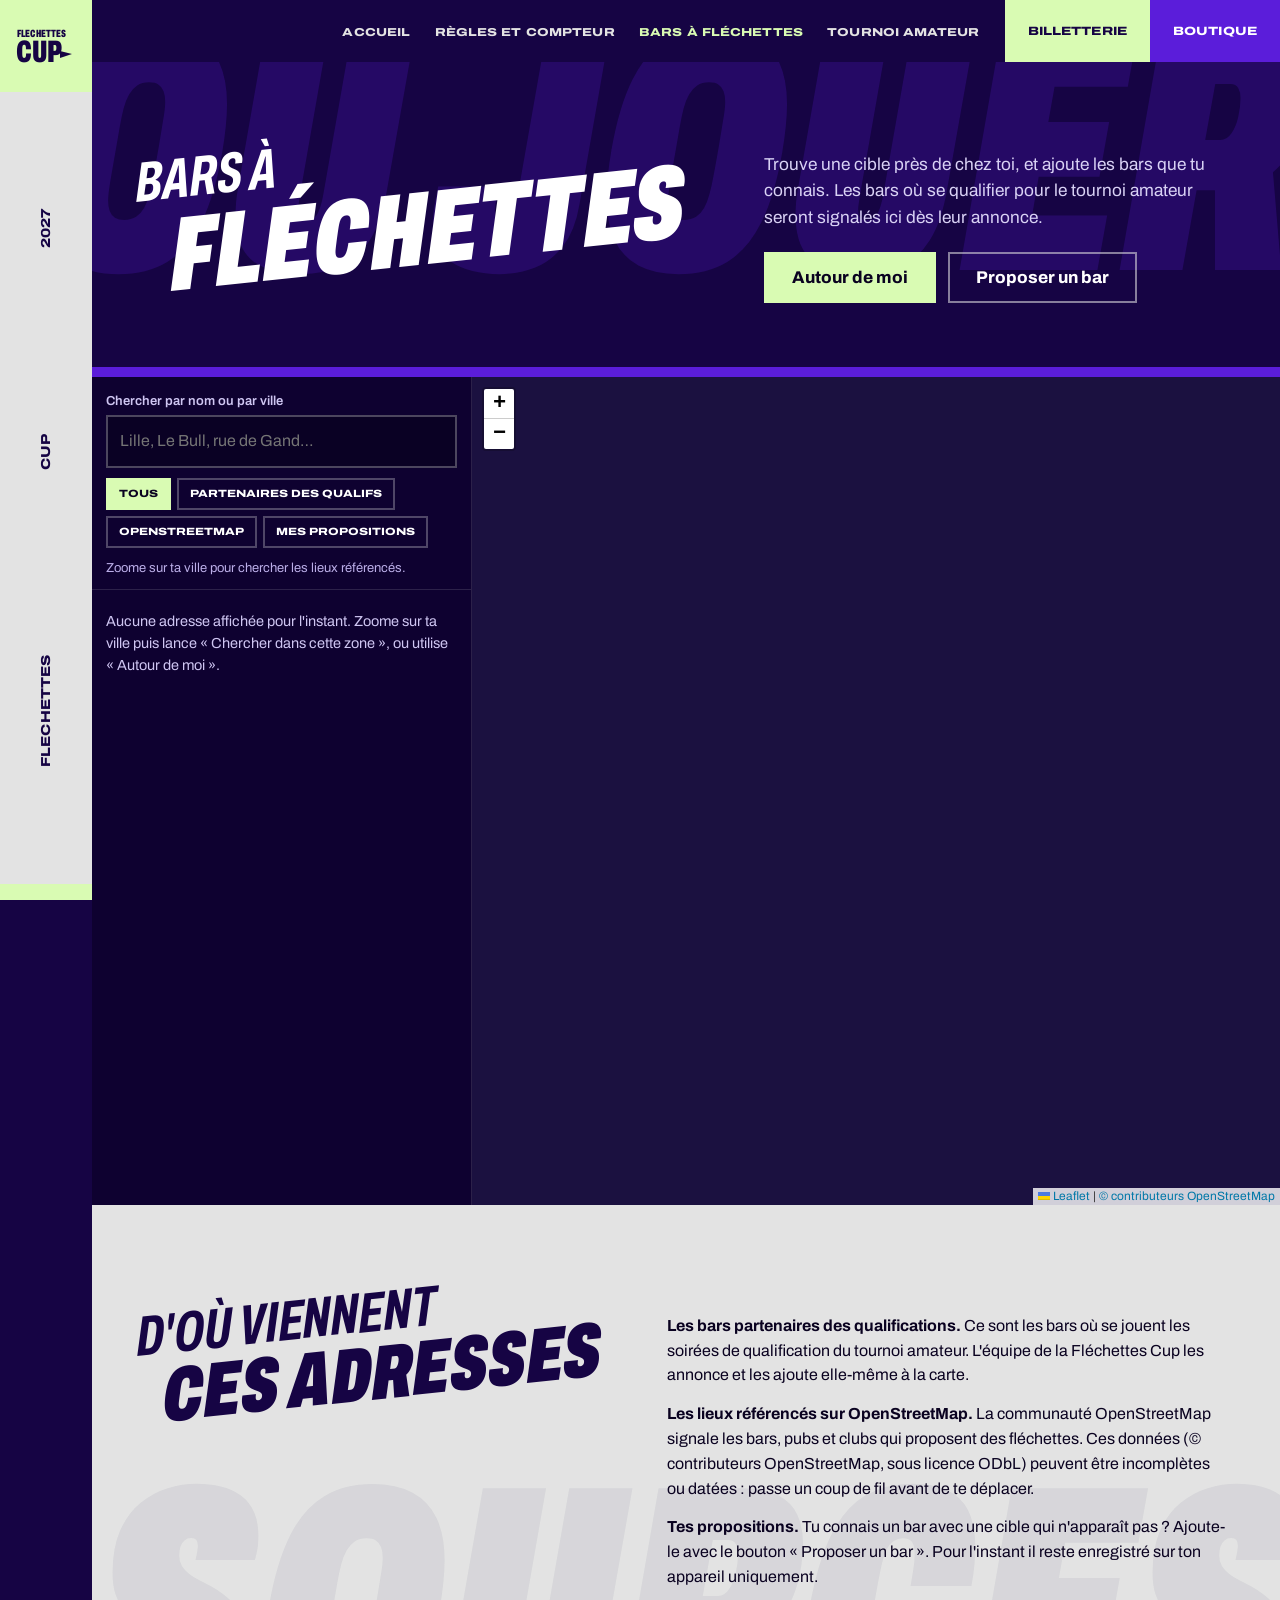
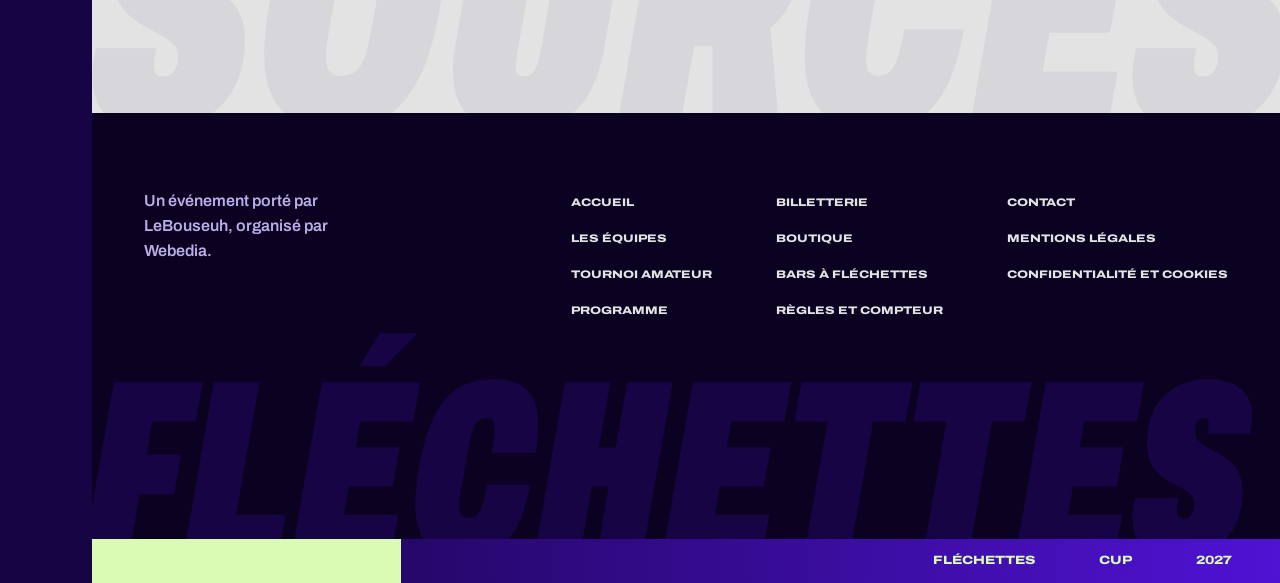
==== commit a115e9e4: "Refonte de la DA des pages sur le système de la charte L'habillage quittait la charte dès la sortie " ====
--- a/bars.html
+++ b/bars.html
@@ -11,11 +11,11 @@
 <link href="https://fonts.googleapis.com/css2?family=Archivo:ital,wdth,wght@0,62..125,100..900;1,62..125,100..900&display=swap" rel="stylesheet">
 <link rel="stylesheet" href="css/vendor/leaflet.css">
 <link rel="stylesheet" href="css/styles.css">
+<link rel="stylesheet" href="css/da.css">
 <link rel="stylesheet" href="css/app.css">
 <style>
 /* Compléments propres à la carte */
 .bars-map { z-index: 0; }                       /* la carte garde ses calques pour elle, sous le menu */
-.anchors a[aria-current="page"] { color: var(--anis); }
 .bar-btn[aria-current="true"] { background: #1B0A52; box-shadow: inset 4px 0 0 var(--anis); }
 .bar-dist { color: var(--anis); font-weight: 700; }
 .me-dot {
@@ -46,6 +46,20 @@
 
 <a class="skip" href="#carte">Aller à la carte</a>
 
+<aside class="rail">
+  <a class="rail-logo" href="index.html" aria-label="Fléchettes Cup, retour à l'accueil">
+    <svg class="logo" viewBox="0 0 120 86" aria-hidden="true" focusable="false">
+      <g class="logo-ink">
+        <text x="2" y="24" class="logo-line1">FLECHETTES</text>
+        <text x="0" y="74" class="logo-line2">CUP</text>
+        <path d="M88 52 L112 58 L88 66 Z"></path>
+      </g>
+    </svg>
+  </a>
+  <div class="rail-words" aria-hidden="true"><span class="tag">Flechettes</span><span class="tag">Cup</span><span class="tag">2027</span></div>
+  <div class="rail-foot"></div>
+</aside>
+
 <header class="topbar" id="haut">
   <a class="topbar-logo" href="index.html" aria-label="Fléchettes Cup, retour à l'accueil">
     <svg class="logo" viewBox="0 0 120 86" aria-hidden="true" focusable="false">
@@ -56,33 +70,36 @@
       </g>
     </svg>
   </a>
-  <nav class="topnav" aria-label="Navigation principale">
+  <nav class="topnav" aria-label="Navigation">
     <button class="burger" aria-expanded="false" aria-controls="menu-ancres">
       <span class="burger-bar"></span><span class="burger-bar"></span><span class="burger-bar"></span>
       <span class="visually-hidden">Menu</span>
     </button>
     <ul class="anchors" id="menu-ancres">
-      <li><a href="index.html">Accueil</a></li>
-      <li><a href="bars.html" aria-current="page">Bars à fléchettes</a></li>
-      <li><a href="jouer.html">Règles et compteur</a></li>
-      <li><a href="index.html#tournoi-amateur">Tournoi amateur</a></li>
+      <li><a class="tag" href="index.html">Accueil</a></li>
+      <li><a class="tag" href="jouer.html">Règles et compteur</a></li>
+      <li><a class="tag" href="bars.html" aria-current="page">Bars à fléchettes</a></li>
+      <li><a class="tag" href="index.html#tournoi-amateur">Tournoi amateur</a></li>
     </ul>
   </nav>
   <div class="topbar-cta">
-    <a class="btn btn-anis" href="index.html#billetterie">Billetterie</a>
-    <a class="btn btn-ghost" href="index.html#boutique">Boutique</a>
+    <a class="cta cta-anis tag" href="index.html#billetterie">Billetterie</a>
+    <a class="cta cta-violet tag" href="index.html#boutique">Boutique</a>
   </div>
 </header>
 
 <main class="page">
 
-  <section class="page-head">
-    <div class="wrap">
-      <h1 class="display page-title">Bars à fléchettes</h1>
-      <p class="page-lead">Trouve une cible près de chez toi, et ajoute les bars que tu connais. Les bars où se qualifier pour le tournoi amateur seront signalés ici dès leur annonce.</p>
-      <div class="page-actions">
-        <button type="button" class="btn btn-anis btn-big" id="btn-locate">Autour de moi</button>
-        <button type="button" class="btn btn-outline btn-big" id="btn-propose">Proposer un bar</button>
+  <section class="s page-head">
+    <span class="ghost" aria-hidden="true">Où jouer</span>
+    <div class="s-in head-row">
+      <h1 class="lockup"><span class="lk-a">Bars à</span><span class="lk-b">Fléchettes</span></h1>
+      <div class="head-note">
+        <p>Trouve une cible près de chez toi, et ajoute les bars que tu connais. Les bars où se qualifier pour le tournoi amateur seront signalés ici dès leur annonce.</p>
+        <div class="page-actions">
+          <button type="button" class="btn btn-anis btn-big" id="btn-locate">Autour de moi</button>
+          <button type="button" class="btn btn-outline btn-big" id="btn-propose">Proposer un bar</button>
+        </div>
       </div>
     </div>
   </section>
@@ -155,49 +172,45 @@
     </form>
   </dialog>
 
-  <section class="bars-about">
-    <div class="wrap">
-      <h2 class="display">D'où viennent ces adresses</h2>
+  <section class="s bars-about">
+    <span class="ghost" aria-hidden="true">Sources</span>
+    <div class="s-in about-grid">
+      <h2 class="lockup lockup-ink"><span class="lk-a">D'où viennent</span><span class="lk-b">ces adresses</span></h2>
+      <div class="about-copy">
       <p><strong>Les bars partenaires des qualifications.</strong> Ce sont les bars où se jouent les soirées de qualification du tournoi amateur. L'équipe de la Fléchettes Cup les annonce et les ajoute elle-même à la carte.</p>
       <p><strong>Les lieux référencés sur OpenStreetMap.</strong> La communauté OpenStreetMap signale les bars, pubs et clubs qui proposent des fléchettes. Ces données (© contributeurs OpenStreetMap, sous licence ODbL) peuvent être incomplètes ou datées : passe un coup de fil avant de te déplacer.</p>
       <p><strong>Tes propositions.</strong> Tu connais un bar avec une cible qui n'apparaît pas ? Ajoute-le avec le bouton « Proposer un bar ». Pour l'instant il reste enregistré sur ton appareil uniquement.</p>
+      </div>
     </div>
   </section>
 
 </main>
 
 <footer class="footer">
-  <div class="wrap footer-grid">
-    <div class="footer-brand">
-      <svg class="logo logo-footer" viewBox="0 0 120 86" aria-hidden="true" focusable="false">
-        <g class="logo-ink">
-          <text x="2" y="24" class="logo-line1">FLECHETTES</text>
-          <text x="0" y="74" class="logo-line2">CUP</text>
-          <path d="M88 52 L112 58 L88 66 Z"></path>
-        </g>
-      </svg>
-      <p>Un événement porté par LeBouseuh, organisé par Webedia.</p>
-    </div>
+  <div class="footer-in">
+    <p class="footer-line">Un événement porté par LeBouseuh, organisé par Webedia.</p>
     <nav class="footer-nav" aria-label="Pied de page">
       <ul>
-        <li><a href="index.html#concept">Le concept</a></li>
+        <li><a href="index.html">Accueil</a></li>
         <li><a href="index.html#equipes">Les équipes</a></li>
         <li><a href="index.html#tournoi-amateur">Tournoi amateur</a></li>
+        <li><a href="index.html#programme">Programme</a></li>
+      </ul>
+      <ul>
+        <li><a href="index.html#billetterie">Billetterie</a></li>
+        <li><a href="index.html#boutique">Boutique</a></li>
         <li><a href="bars.html">Bars à fléchettes</a></li>
         <li><a href="jouer.html">Règles et compteur</a></li>
-        <li><a href="index.html#billetterie">Billetterie</a></li>
-        <li><a href="index.html#boutique">Boutique</a></li>
       </ul>
       <ul>
         <li><a href="#">Contact</a></li>
         <li><a href="#">Mentions légales</a></li>
-        <li><a href="#">CGV billetterie</a></li>
-        <li><a href="#">CGV boutique</a></li>
         <li><a href="#">Confidentialité et cookies</a></li>
       </ul>
     </nav>
   </div>
-  <p class="footer-base">Fléchettes Cup 2027 · twitch.tv/lebouseuh</p>
+  <p class="footer-ghost" aria-hidden="true">Fléchettes Cup</p>
+  <div class="footer-strip"><span>Fléchettes</span><span>Cup</span><span>2027</span></div>
 </footer>
 
 <script src="js/vendor/leaflet.js"></script>
--- a/css/styles.css
+++ b/css/styles.css
@@ -1,5 +1,5 @@
 /* ==========================================================
-   FLÉCHETTES CUP 2 : DA édition 2
+   FLÉCHETTES CUP 2 : socle et hero (l'habillage des pages est dans da.css)
    Violet #5B1DDA · dégradé #5012D4 → #210666 · dark #160444
    Papier #E3E3E3 · vert anis #D9FBB3 · Archivo VAR (≈ Baikal)
    ========================================================== */
@@ -17,7 +17,7 @@
 
   --font: "Archivo", "Archivo Narrow", Impact, sans-serif;
   --pad: clamp(16px, 4vw, 48px);
-  --topbar-h: 72px;
+  --topbar-h: 62px;
 }
 
 * { box-sizing: border-box; }
@@ -73,36 +73,6 @@
 }
 .logo .logo-line1 { font-size: 21px; letter-spacing: 0.015em; }
 .logo .logo-line2 { font-size: 62px; letter-spacing: 0; }
-
-/* ==========================================================
-   TOPBAR
-   ========================================================== */
-.topbar {
-  position: fixed; inset: 0 0 auto 0; z-index: 100;
-  height: var(--topbar-h);
-  display: flex; align-items: center; gap: 20px;
-  padding: 0 var(--pad);
-  background: var(--dark);
-  color: var(--paper);
-  border-bottom: 1px solid rgba(227, 227, 227, 0.14);
-}
-.topbar-logo { color: var(--anis); flex: none; }
-.topbar-logo .logo { width: 52px; height: auto; }
-
-.topnav { margin-left: auto; }
-.anchors {
-  display: flex; gap: clamp(10px, 1.6vw, 26px);
-  list-style: none; margin: 0; padding: 0;
-}
-.anchors a {
-  color: var(--paper); text-decoration: none;
-  font-weight: 600; font-size: 14.5px; white-space: nowrap;
-}
-.anchors a:hover { color: var(--anis); }
-
-.topbar-cta { display: flex; gap: 10px; flex: none; }
-
-.burger { display: none; }
 
 /* ---- Boutons ---- */
 .btn {
@@ -200,6 +170,92 @@
   background-image: url("data:image/svg+xml;utf8,<svg xmlns='http://www.w3.org/2000/svg' width='220' height='220'><filter id='n'><feTurbulence type='fractalNoise' baseFrequency='0.9' numOctaves='2' stitchTiles='stitch'/></filter><rect width='100%' height='100%' filter='url(%23n)'/></svg>");
 }
 
+/* Chargement de la scène : on reste dans la pénombre du bar, sans l'éclair violet */
+.hero-loader { display: none; }
+html.js:not(.gl):not(.no-gl) .hero { background: #06030A; }
+html.js:not(.gl):not(.no-gl) .hero-pattern,
+html.js:not(.gl):not(.no-gl) .hero-light,
+html.js:not(.gl):not(.no-gl) .hero-stage { visibility: hidden; }
+html.js:not(.gl):not(.no-gl) .hero-loader {
+  position: absolute; inset: 0; z-index: 9;
+  display: grid; place-content: center; justify-items: center; gap: 18px;
+  color: var(--paper); font-weight: 650; font-size: 14.5px;
+}
+.loader-target {
+  width: 64px; height: 64px; border-radius: 50%;
+  background: radial-gradient(circle, var(--anis) 0 12%, transparent 13% 30%, var(--anis) 31% 36%, transparent 37% 62%, var(--anis) 63% 68%, transparent 69%);
+  animation: viser 1.1s ease-in-out infinite alternate;
+}
+@keyframes viser { from { transform: scale(0.82); opacity: 0.55; } to { transform: scale(1); opacity: 1; } }
+
+/* Le hero se joue : son, invitation à lancer, score des lancers */
+.sound-toggle {
+  position: absolute; left: var(--pad); bottom: 18px; z-index: 8;
+  padding: 8px 14px;
+  font: 600 13.5px var(--font); color: var(--paper);
+  background: rgba(22, 4, 68, 0.6); border: 1px solid rgba(227, 227, 227, 0.4); border-radius: 2px;
+  cursor: pointer;
+}
+.sound-toggle:hover { border-color: var(--paper); }
+.sound-toggle[aria-pressed="false"] { color: #BBAEE8; text-decoration: line-through; }
+.throw-hint {
+  display: none;
+  position: absolute; left: 50%; bottom: 76px; z-index: 8;
+  translate: -50% 0;
+  margin: 0; padding: 12px 22px;
+  background: var(--anis); color: var(--ink);
+  font-weight: 800; font-size: 16px; white-space: nowrap;
+  box-shadow: 0 10px 30px rgba(0, 0, 0, 0.5);
+  pointer-events: none;
+  animation: appel 0.9s ease-in-out infinite alternate;
+}
+@keyframes appel { to { translate: -50% -6px; } }
+html.intro:not(.intro-impact) .throw-hint { display: block; }
+.throw-hint.gone { display: none !important; }
+.play-hint {
+  position: absolute; left: 50%; top: calc(var(--topbar-h) + 12px); z-index: 5;
+  translate: -50% 0;
+  margin: 0; padding: 6px 14px;
+  font-size: 13.5px; font-weight: 600; color: var(--paper); white-space: nowrap;
+  background: rgba(6, 3, 10, 0.6); border-radius: 999px;
+  pointer-events: none;
+  transition: opacity 0.3s ease;
+}
+html.intro .play-hint, html:not(.gl) .play-hint { display: none; }
+.play-hint.gone { opacity: 0; }
+.hit-label {
+  position: absolute; z-index: 6;
+  translate: -50% -115%;
+  display: grid; justify-items: center;
+  color: var(--white); font-weight: 700; font-size: 13.5px; white-space: nowrap;
+  text-shadow: 0 2px 10px rgba(0, 0, 0, 0.9);
+  pointer-events: none;
+  animation: marque 1.65s ease-out forwards;
+}
+.hit-label strong {
+  font-style: italic; font-weight: 800; font-stretch: 65%; text-transform: uppercase;
+  font-size: 46px; line-height: 0.9; color: var(--anis);
+}
+@keyframes marque {
+  0% { opacity: 0; transform: translateY(12px) scale(0.6); }
+  12% { opacity: 1; transform: translateY(0) scale(1.12); }
+  24% { transform: scale(1); }
+  75% { opacity: 1; }
+  100% { opacity: 0; transform: translateY(-36px); }
+}
+.volley-total {
+  display: none;
+  position: absolute; left: 50%; bottom: 72px; z-index: 8;
+  translate: -50% 0;
+  margin: 0; padding: 10px 18px;
+  align-items: center; gap: 16px;
+  background: var(--ink); color: var(--white); white-space: nowrap;
+  box-shadow: 0 10px 30px rgba(0, 0, 0, 0.5);
+}
+.volley-total.show { display: flex; }
+.volley-total strong { font-style: italic; font-weight: 800; font-stretch: 65%; text-transform: uppercase; font-size: 26px; line-height: 1; color: var(--anis); }
+.volley-total a { color: var(--white); font-weight: 650; font-size: 14px; }
+
 /* Transition d'ouverture d'une section, et retour à la cible */
 .veil {
   position: fixed; inset: 0; z-index: 250;
@@ -416,422 +472,18 @@
 }
 
 /* ==========================================================
-   BANDEAU ÉDITION 2 (sous la cible)
+   Petits écrans et mouvement réduit (hero)
    ========================================================== */
-.intro-band {
-  background: var(--dark); color: var(--white);
-  padding: clamp(48px, 7vw, 96px) var(--pad);
-}
-.intro-grid {
-  display: grid;
-  grid-template-columns: minmax(0, 1.1fr) minmax(0, 0.9fr);
-  gap: clamp(28px, 5vw, 80px);
-  align-items: center;
-}
-
-.hero-kicker {
-  margin: 0 0 18px;
-  display: flex; gap: clamp(18px, 3vw, 48px);
-  font-weight: 700; font-size: 14px; text-transform: uppercase;
-  letter-spacing: 0.08em; color: var(--anis);
-}
-.hero-kicker span { color: var(--paper); }
-.hero-kicker span + span { color: var(--anis); }
-
-.hero-title {
-  margin: 0;
-  font-size: clamp(52px, 7.2vw, 108px);
-  transform: rotate(-3deg);
-  transform-origin: left bottom;
-}
-
-.hero-sub {
-  max-width: 46ch;
-  margin: 0;
-  font-size: clamp(16px, 1.35vw, 19px);
-  color: #D9D2F5;
-}
-
-.hero-actions { display: flex; flex-wrap: wrap; gap: 14px; margin-top: 28px; }
-
-.countdown {
-  display: flex; gap: clamp(14px, 2vw, 28px);
-  margin-top: 36px;
-}
-.count-cell { display: grid; justify-items: start; }
-.count-num {
-  font-size: clamp(34px, 3.6vw, 56px);
-  font-style: italic; font-weight: 800; font-stretch: 68%;
-  font-variant-numeric: tabular-nums;
-  color: var(--anis);
-}
-.count-label { font-size: 13px; color: #BBAEE8; text-transform: lowercase; }
-
-/* ==========================================================
-   MARQUEE
-   ========================================================== */
-.marquee {
-  overflow: hidden;
-  background: var(--anis); color: var(--ink);
-  border-block: 3px solid var(--ink);
-}
-.marquee-track {
-  display: flex; width: max-content;
-  animation: defile 26s linear infinite;
-}
-.marquee-track span {
-  padding: 10px 0;
-  font-family: var(--font); font-style: italic; font-weight: 800; font-stretch: 68%;
-  text-transform: uppercase; font-size: clamp(16px, 2vw, 22px);
-  white-space: nowrap;
-}
-@keyframes defile { to { transform: translateX(-50%); } }
-
-/* ==========================================================
-   SECTIONS
-   ========================================================== */
-.section { padding: clamp(56px, 8vw, 110px) var(--pad); }
-.wrap { max-width: 1240px; margin: 0 auto; }
-.wrap-narrow { max-width: 820px; }
-
-.section-paper { background: var(--paper); color: var(--ink); }
-.section-violet { background: linear-gradient(168deg, var(--grad-a), var(--grad-b)); color: var(--white); }
-.section-anis { background: var(--anis); color: var(--ink); }
-.section-dark { background: var(--dark); color: var(--paper); }
-
-.section-title {
-  margin: 0 0 clamp(26px, 4vw, 48px);
-  font-size: clamp(40px, 5.4vw, 78px);
-  transform: rotate(-2deg);
-  transform-origin: left bottom;
-}
-.section-intro { max-width: 62ch; margin: -10px 0 36px; font-size: 17px; }
-.lead { font-size: clamp(18px, 1.6vw, 22px); font-weight: 650; line-height: 1.4; margin-top: 0; }
-
-/* ---- Concept ---- */
-.concept-grid {
-  display: grid; grid-template-columns: minmax(0, 1.2fr) minmax(0, 0.8fr);
-  gap: clamp(28px, 4vw, 72px);
-}
-.concept-text p { max-width: 58ch; }
-.concept-facts {
-  list-style: none; margin: 0; padding: 0;
-  display: grid; grid-template-columns: 1fr 1fr; gap: 18px;
-  align-content: start;
-}
-.concept-facts li {
-  border-left: 4px solid var(--violet);
-  padding: 2px 0 2px 14px;
-  display: grid; gap: 2px;
-}
-.fact-num { font-size: clamp(34px, 3.4vw, 52px); color: var(--violet); }
-.fact-label { font-size: 14px; font-weight: 600; }
-
-/* ---- Équipes ---- */
-.teams {
-  list-style: none; margin: 0; padding: 0;
-  display: grid; gap: 18px;
-  grid-template-columns: repeat(4, minmax(0, 1fr));
-}
-.team-visual {
-  position: relative;
-  overflow: hidden;
-  aspect-ratio: 3 / 3.6;
-  display: grid; align-items: end;
-  padding: 14px;
-  background: linear-gradient(180deg, var(--tg-a), var(--tg-b));
-  transition: transform 0.15s ease;
-}
-.team-visual::after {
-  content: "";
-  position: absolute; inset: -60% -70% auto;
-  aspect-ratio: 1;
-  background: url("../assets/pattern.svg") center / contain no-repeat;
-  opacity: 0.14;
-  pointer-events: none;
-}
-.team-visual .team-name { position: relative; z-index: 1; }
-.team:hover .team-visual { transform: rotate(-2deg) scale(1.02); }
-.team-name {
-  font-size: clamp(26px, 2.6vw, 38px);
-  color: var(--white);
-  text-shadow: 0 2px 14px rgba(0, 0, 0, 0.35);
-  word-break: break-word;
-}
-.team-status { margin: 10px 2px 0; font-size: 13px; color: #CFC6F2; }
-.team-mystere .team-visual { background-blend-mode: normal; }
-.team-mystere .team-name { font-size: clamp(40px, 4vw, 58px); }
-
-/* ---- Tournoi amateur ---- */
-.steps {
-  list-style: none; counter-reset: etape;
-  margin: 0; padding: 0;
-  display: grid; grid-template-columns: repeat(3, minmax(0, 1fr));
-  gap: clamp(18px, 3vw, 36px);
-}
-.step {
-  counter-increment: etape;
-  background: rgba(255, 255, 255, 0.5);
-  border: 2px solid var(--ink);
-  padding: 20px 20px 24px;
-  position: relative;
-}
-.step::before {
-  content: counter(etape);
-  position: absolute; top: -16px; right: 14px;
-  width: 34px; height: 34px;
-  display: grid; place-items: center;
-  background: var(--violet); color: var(--white);
-  font-style: italic; font-weight: 800;
-  border-radius: 50%;
-}
-.step-when { margin: 0; font-size: 13px; font-weight: 700; text-transform: uppercase; letter-spacing: 0.06em; color: #3E6318; }
-.step-title { margin: 6px 0 10px; font-size: clamp(24px, 2.4vw, 34px); }
-.step p:last-child { margin-bottom: 0; font-size: 15px; }
-
-.amateur-cta {
-  margin-top: 36px;
-  display: flex; flex-wrap: wrap; align-items: center; gap: 18px;
-  justify-content: space-between;
-  border-top: 2px solid var(--ink);
-  padding-top: 24px;
-}
-.amateur-cta p { margin: 0; font-weight: 600; max-width: 52ch; }
-
-/* ---- Programme ---- */
-.programme-grid {
-  display: grid; grid-template-columns: minmax(0, 1.1fr) minmax(0, 0.9fr);
-  gap: clamp(28px, 4vw, 72px);
-  align-items: start;
-}
-.timeline { list-style: none; margin: 0; padding: 0; }
-.timeline li {
-  display: grid; grid-template-columns: 110px 1fr; gap: 18px;
-  padding: 18px 0;
-  border-bottom: 1px solid rgba(10, 2, 32, 0.18);
-}
-.timeline li:first-child { padding-top: 0; }
-.time { font-size: clamp(26px, 2.6vw, 38px); color: var(--violet); }
-.timeline h3 { margin: 0 0 4px; font-size: 18px; }
-.timeline p { margin: 0; font-size: 15px; }
-
-.infos-pratiques {
-  background: var(--dark); color: var(--paper);
-  padding: 26px 26px 30px;
-}
-.infos-title { font-size: clamp(28px, 2.8vw, 40px); margin: 0 0 18px; color: var(--anis); }
-.infos-pratiques dl { margin: 0; display: grid; gap: 16px; }
-.infos-pratiques dt { font-weight: 800; text-transform: uppercase; font-size: 13px; letter-spacing: 0.06em; color: var(--anis); }
-.infos-pratiques dd { margin: 4px 0 0; font-size: 15px; }
-
-/* ---- Où regarder ---- */
-.watch-grid {
-  display: grid; grid-template-columns: 1fr 1fr; gap: 22px;
-}
-.watch-card {
-  display: grid; gap: 8px; align-content: center; justify-items: start;
-  min-height: 190px;
-  padding: 26px;
-  text-decoration: none;
-}
-.watch-twitch {
-  background: var(--violet); color: var(--white);
-  transition: transform 0.15s ease;
-}
-.watch-twitch:hover { transform: rotate(-1deg) scale(1.01); }
-.watch-tv { background: transparent; border: 2px dashed rgba(227, 227, 227, 0.45); color: var(--paper); }
-.watch-kicker { font-size: 13px; font-weight: 700; text-transform: uppercase; letter-spacing: 0.07em; color: var(--anis); }
-.watch-name { font-size: clamp(24px, 2.8vw, 40px); }
-.watch-note { font-size: 14px; opacity: 0.75; }
-
-/* ---- Billetterie / alertes ---- */
-.phase2-grid {
-  display: grid; grid-template-columns: minmax(0, 1fr) minmax(0, 1fr);
-  gap: clamp(28px, 4vw, 72px);
-  align-items: center;
-}
-.phase2-text p { color: #E6E0FA; max-width: 50ch; }
-.phase2-text .lead { color: var(--white); }
-
-.alert-form {
-  background: var(--dark);
-  padding: 28px;
-  display: grid; gap: 6px;
-}
-.alert-form label {
-  font-family: var(--font); font-style: italic; font-weight: 800; font-stretch: 65%;
-  text-transform: uppercase; font-size: clamp(22px, 2.2vw, 30px);
-  color: var(--anis); line-height: 1;
-}
-.form-hint { margin: 8px 0 14px; font-size: 14px; color: #BBAEE8; }
-.form-row { display: flex; gap: 10px; flex-wrap: wrap; }
-.form-row input {
-  flex: 1 1 200px;
-  padding: 12px 14px;
-  font: inherit;
-  background: #0E0130; color: var(--white);
-  border: 2px solid rgba(227, 227, 227, 0.3);
-  border-radius: 2px;
-}
-.form-row input:focus-visible { outline: 3px solid var(--anis-deep); outline-offset: 1px; }
-.form-done { margin: 12px 0 0; font-weight: 700; color: var(--anis); }
-
-/* ---- Boutique ---- */
-.shop-intro { max-width: 60ch; margin-bottom: 40px; }
-.jerseys {
-  list-style: none; margin: 0; padding: 0;
-  display: grid; grid-template-columns: repeat(4, minmax(0, 1fr)); gap: 22px;
-}
-.jerseys li { display: grid; gap: 10px; justify-items: center; }
-.jersey {
-  width: 100%; aspect-ratio: 1 / 0.92;
-  background: linear-gradient(170deg, var(--tg-a), var(--tg-b));
-  clip-path: polygon(30% 0, 70% 0, 79% 7%, 100% 14%, 93% 34%, 82% 30%, 82% 100%, 18% 100%, 18% 30%, 7% 34%, 0 14%, 21% 7%);
-  transition: transform 0.15s ease;
-}
-.jerseys li:hover .jersey { transform: rotate(-3deg); }
-.jersey-mystere { opacity: 0.45; }
-.jersey-team { font-weight: 700; font-size: 15px; }
-
-/* ---- Best of ---- */
-.stats {
-  list-style: none; margin: 0; padding: 0;
-  display: grid; grid-template-columns: repeat(3, minmax(0, 1fr));
-  gap: 2px;
-  background: rgba(227, 227, 227, 0.16);
-  border: 2px solid rgba(227, 227, 227, 0.16);
-}
-.stats li {
-  background: var(--dark);
-  padding: 26px 24px 22px;
-  display: grid; gap: 4px;
-}
-.stat-num { font-size: clamp(36px, 4vw, 60px); color: var(--anis); }
-.stat-label { font-size: 14px; color: #BBAEE8; }
-.bestof-note { margin-top: 28px; max-width: 64ch; }
-
-/* ---- Partenaires ---- */
-.partners {
-  list-style: none; margin: 0; padding: 0;
-  display: grid; grid-template-columns: repeat(6, minmax(0, 1fr)); gap: 14px;
-}
-.partners li {
-  display: grid; place-items: center;
-  min-height: 86px;
-  border: 2px dashed rgba(10, 2, 32, 0.3);
-  color: rgba(10, 2, 32, 0.45);
-  font-weight: 700; text-transform: uppercase; font-size: 13px; letter-spacing: 0.06em;
-}
-
-/* ---- FAQ ---- */
-#faq details {
-  border-bottom: 1px solid rgba(255, 255, 255, 0.25);
-}
-#faq summary {
-  cursor: pointer;
-  list-style: none;
-  padding: 18px 34px 18px 0;
-  position: relative;
-  font-weight: 750; font-size: 17px;
-}
-#faq summary::-webkit-details-marker { display: none; }
-#faq summary::after {
-  content: "+";
-  position: absolute; right: 4px; top: 50%;
-  transform: translateY(-50%);
-  font-style: italic; font-weight: 800; font-size: 26px; color: var(--anis);
-}
-#faq details[open] summary::after { content: "−"; }
-#faq details p { margin: 0 0 20px; max-width: 64ch; color: #E6E0FA; }
-
-/* ==========================================================
-   FOOTER
-   ========================================================== */
-.footer {
-  background: var(--ink); color: var(--paper);
-  padding: clamp(44px, 6vw, 80px) var(--pad) 28px;
-}
-.footer-grid {
-  display: grid; grid-template-columns: minmax(0, 1fr) minmax(0, 1fr);
-  gap: 40px;
-}
-.logo-footer { width: 96px; color: var(--anis); }
-.footer-brand p { max-width: 36ch; font-size: 14.5px; color: #BBAEE8; }
-.footer-nav { display: flex; gap: clamp(24px, 6vw, 90px); justify-content: flex-end; }
-.footer-nav ul { list-style: none; margin: 0; padding: 0; display: grid; gap: 10px; }
-.footer-nav a { color: var(--paper); text-decoration: none; font-size: 14.5px; }
-.footer-nav a:hover { color: var(--anis); }
-.footer-base {
-  max-width: 1240px; margin: 48px auto 0;
-  padding-top: 18px;
-  border-top: 1px solid rgba(227, 227, 227, 0.16);
-  font-size: 13px; color: #8E82BC;
-}
-
-/* ==========================================================
-   RESPONSIVE
-   ========================================================== */
-@media (max-width: 1060px) {
-  .anchors a { font-size: 13.5px; }
-  .teams { grid-template-columns: repeat(2, minmax(0, 1fr)); }
-  .jerseys { grid-template-columns: repeat(4, minmax(0, 1fr)); }
-  .partners { grid-template-columns: repeat(3, minmax(0, 1fr)); }
-  .stats { grid-template-columns: repeat(2, minmax(0, 1fr)); }
-}
-
-@media (max-width: 1240px) {
-  .burger {
-    display: grid; gap: 5px;
-    background: none; border: 0; padding: 10px;
-    cursor: pointer;
-  }
-  .burger-bar { width: 24px; height: 3px; background: var(--paper); transition: transform 0.15s, opacity 0.15s; }
-  .burger[aria-expanded="true"] .burger-bar:nth-child(1) { transform: translateY(8px) rotate(45deg); }
-  .burger[aria-expanded="true"] .burger-bar:nth-child(2) { opacity: 0; }
-  .burger[aria-expanded="true"] .burger-bar:nth-child(3) { transform: translateY(-8px) rotate(-45deg); }
-
-  .anchors {
-    position: fixed; top: var(--topbar-h); left: 0; right: 0;
-    display: none;
-    background: var(--dark);
-    padding: 10px var(--pad) 22px;
-    flex-direction: column; gap: 4px;
-    border-bottom: 1px solid rgba(227, 227, 227, 0.14);
-  }
-  .anchors.open { display: flex; }
-  .anchors a { display: block; padding: 10px 0; font-size: 17px; }
-}
-
-@media (max-width: 900px) {
-  .intro-grid { grid-template-columns: 1fr; }
-  .concept-grid, .programme-grid, .phase2-grid, .watch-grid { grid-template-columns: 1fr; }
-  .steps { grid-template-columns: 1fr; }
-  .footer-grid { grid-template-columns: 1fr; }
-  .footer-nav { justify-content: flex-start; }
-
-}
-
 @media (max-width: 560px) {
-  .topbar { gap: 10px; }
-  .topbar-cta .btn { padding: 9px 12px; font-size: 13.5px; }
-  .hero-title { font-size: clamp(44px, 13vw, 64px); }
-  .countdown { flex-wrap: wrap; }
-  .teams, .jerseys { grid-template-columns: repeat(2, minmax(0, 1fr)); }
-  .partners { grid-template-columns: repeat(2, minmax(0, 1fr)); }
-  .stats { grid-template-columns: 1fr; }
-  .timeline li { grid-template-columns: 76px 1fr; }
   .board-wrap { width: min(86vw, calc(100svh - var(--topbar-h) - 130px)); }
   .pinned-ticket { right: -2%; }
   .pinned-badge { right: -3%; }
   .pinned-photo { left: -4%; }
-}
-
-/* ==========================================================
-   MOTION
-   ========================================================== */
+  .volley-total { flex-direction: column; gap: 4px; }
+}
 @media (prefers-reduced-motion: reduce) {
   html { scroll-behavior: auto; }
-  .marquee-track { animation: none; }
-  .btn, .team-visual, .jersey, .watch-twitch, .topbar, .veil, .back-board { transition: none; }
+  .btn, .topbar, .veil, .back-board { transition: none; }
+  .loader-target, .throw-hint { animation: none; }
   .scroll-hint::after { animation: none; }
 }
--- a/css/da.css
+++ b/css/da.css
@@ -0,0 +1,518 @@
+/* ==========================================================
+   FLÉCHETTES CUP : habillage des pages
+   Le système de la charte, appliqué au web :
+   - le rail à gauche (bloc logo anis, colonne grise, mots à la verticale)
+   - les titres en bloc incliné sur deux lignes, posés sur un mot géant qui déborde
+   - les chiffres empilés en deux couleurs dans un panneau gris
+   - les ponctuations : trois carrés, trois triangles, bandes sous les panneaux, éclats
+   ========================================================== */
+
+:root { --rail: 0px; --topbar-h: 62px; }
+@media (min-width: 1100px) { :root { --rail: 92px; } }
+
+body { padding-left: var(--rail); }
+
+/* ---------- Petites capitales larges : les libellés de la charte ---------- */
+.tag {
+  font-family: var(--font); font-style: normal;
+  font-stretch: 125%; font-weight: 800; font-size: 12px; line-height: 1.25;
+  text-transform: uppercase; letter-spacing: 0.01em;
+}
+
+/* ---------- Le rail ---------- */
+.rail { display: none; }
+@media (min-width: 1100px) {
+  .rail {
+    position: fixed; left: 0; top: 0; bottom: 0; z-index: 110;
+    width: var(--rail);
+    display: flex; flex-direction: column;
+    background: var(--paper); color: var(--dark);
+  }
+  .rail-logo {
+    flex: none;
+    display: grid; place-items: center;
+    width: var(--rail); height: var(--rail);
+    background: var(--anis); color: var(--dark);
+  }
+  .rail-logo .logo { width: 60px; height: auto; }
+  .rail-words {
+    flex: 1;
+    writing-mode: vertical-rl; transform: rotate(180deg);
+    display: flex; justify-content: space-around; align-items: center;
+    padding: 24px 0;
+  }
+  .rail-words span { font-size: 13px; }
+  .rail-foot { flex: none; height: 16px; background: var(--anis); }
+}
+
+/* ---------- La barre du haut ---------- */
+.topbar {
+  position: fixed; top: 0; right: 0; left: var(--rail); z-index: 100;
+  height: var(--topbar-h);
+  display: flex; align-items: stretch;
+  background: var(--dark); color: var(--paper);
+}
+.topbar-logo {
+  flex: none;
+  display: grid; place-items: center;
+  width: var(--topbar-h);
+  background: var(--anis); color: var(--dark);
+}
+.topbar-logo .logo { width: 42px; height: auto; }
+@media (min-width: 1100px) { .topbar-logo { display: none; } }
+
+.topnav { margin-left: auto; display: flex; align-items: center; padding: 0 clamp(8px, 2vw, 30px); }
+.anchors { display: flex; gap: clamp(14px, 1.9vw, 30px); list-style: none; margin: 0; padding: 0; }
+.anchors a { color: var(--paper); text-decoration: none; white-space: nowrap; font-size: 11.5px; }
+.anchors a:hover, .anchors a[aria-current="page"] { color: var(--anis); }
+.burger { display: none; }
+
+.topbar-cta { flex: none; display: flex; }
+.cta {
+  display: grid; place-items: center;
+  padding: 0 clamp(14px, 1.8vw, 26px);
+  text-decoration: none; white-space: nowrap;
+}
+.cta-anis { background: var(--anis); color: var(--dark); }
+.cta-anis:hover { background: var(--anis-deep); }
+.cta-violet { background: var(--violet); color: var(--white); }
+.cta-violet:hover { background: #6E33EE; }
+
+.btn { border-radius: 0; }
+
+/* ---------- Titre en bloc incliné, sur deux lignes ---------- */
+.lockup {
+  margin: 0 0 clamp(26px, 3.4vw, 46px);
+  display: inline-grid; justify-items: start;
+  font-family: var(--font); font-style: italic; text-transform: uppercase;
+  line-height: 0.84; color: var(--white);
+  transform: rotate(-6deg) skewX(-4deg);
+  transform-origin: 0 100%;
+}
+.lk-a { font-weight: 700; font-stretch: 62%; font-size: clamp(30px, 4.4vw, 72px); }
+.lk-b { font-weight: 900; font-stretch: 66%; font-size: clamp(44px, 8.2vw, 136px); margin: 0.07em 0 0 0.3em; white-space: nowrap; }
+.lockup-ink { color: var(--dark); }
+
+/* ---------- Mot géant en fond, qui déborde du cadre ---------- */
+.ghost {
+  position: absolute; z-index: 0;
+  font-family: var(--font); font-style: italic; font-weight: 900; font-stretch: 62%;
+  font-size: clamp(130px, 27vw, 430px); line-height: 0.78;
+  text-transform: uppercase; white-space: nowrap;
+  pointer-events: none; user-select: none;
+}
+
+/* ---------- Retour à la cible : un bloc de la charte, pas une pastille ---------- */
+.back-board {
+  right: 0; bottom: 64px;
+  padding: 12px 16px 12px 12px; border-radius: 0;
+  font-stretch: 125%; font-weight: 800; font-size: 11.5px; text-transform: uppercase;
+}
+
+/* ---------- Ponctuations ---------- */
+.sq3, .tri3 { display: inline-grid; grid-auto-flow: column; gap: 9px; }
+.sq3 i { display: block; width: 9px; height: 9px; border: 2px solid currentColor; }
+.tri3 i { display: block; width: 9px; height: 11px; background: currentColor; clip-path: polygon(0 0, 100% 50%, 0 100%); }
+.shard { position: absolute; z-index: 0; pointer-events: none; }
+
+/* ---------- Sections ---------- */
+.s { position: relative; overflow: hidden; padding: clamp(64px, 8.5vw, 128px) var(--pad); }
+.s-in { position: relative; z-index: 1; max-width: 1180px; margin: 0 auto; }
+.lead { font-size: clamp(18px, 1.6vw, 22px); font-weight: 650; line-height: 1.4; margin-top: 0; }
+.head-row { display: grid; grid-template-columns: minmax(0, 1.1fr) minmax(0, 0.9fr); gap: clamp(20px, 4vw, 64px); align-items: end; margin-bottom: clamp(24px, 3.4vw, 46px); }
+.head-row .lockup { margin-bottom: 0; }
+.head-note { margin: 0; max-width: 48ch; font-size: 16.5px; }
+.head-note p { margin: 0 0 8px; }
+
+/* ===== Édition 2 : la date et le compte à rebours ===== */
+.s-kick { background: var(--dark); color: var(--white); }
+.s-kick .ghost { left: -0.04em; top: -0.1em; color: rgba(91, 29, 218, 0.2); }
+.kick-grid { display: grid; grid-template-columns: minmax(0, 1.15fr) minmax(0, 0.85fr); gap: clamp(28px, 5vw, 76px); align-items: end; }
+.kick-sub { max-width: 44ch; margin: 0; font-size: clamp(16px, 1.35vw, 19px); color: #D9D2F5; }
+.kick-actions { display: flex; flex-wrap: wrap; gap: 14px; margin-top: 26px; }
+
+.board-panel {
+  position: relative;
+  display: grid; grid-template-columns: auto 1fr; gap: 16px;
+  padding: 24px 26px 34px;
+  background: var(--paper); color: var(--dark);
+}
+.board-panel::after, .slots > .slot::after, .tool::after, .alert-form::after {
+  content: "";
+  position: absolute; left: 0; right: 0; bottom: -10px; height: 10px;
+  background: linear-gradient(90deg, var(--anis) 0 38%, var(--violet) 38% 100%);
+}
+.bp-label {
+  margin: 0;
+  font-style: italic; font-weight: 800; font-stretch: 62%; text-transform: uppercase;
+  font-size: clamp(24px, 2.5vw, 36px); line-height: 0.92; color: var(--violet);
+}
+.bp-nums { justify-self: end; display: grid; justify-items: end; }
+.bp-nums p { margin: 0; }
+.bp-days { display: flex; align-items: flex-end; gap: 8px; }
+.bp-days span, .bp-clock b, .slot-time b, .facts b, .team-no, .past-hero b, .past-list b {
+  font-family: var(--font); font-style: normal; font-weight: 800; font-stretch: 62%;
+  font-variant-numeric: tabular-nums; line-height: 0.8;
+}
+.bp-days span { font-size: clamp(96px, 11.5vw, 176px); color: var(--violet); }
+.bp-days i { padding-bottom: 6px; color: var(--violet); }
+.bp-clock { display: flex; gap: clamp(10px, 1.4vw, 20px); margin-top: 10px; }
+.bp-clock span { display: flex; align-items: flex-end; gap: 4px; }
+.bp-clock b { font-size: clamp(46px, 5.2vw, 80px); }
+.bp-clock i { padding-bottom: 3px; }
+.board-panel .sq3 { position: absolute; left: 26px; bottom: 14px; color: var(--violet); }
+
+.shard-a {
+  right: 0; bottom: 0; width: min(46vw, 620px); height: clamp(60px, 9vw, 130px);
+  background: var(--violet);
+  clip-path: polygon(0 100%, 24% 34%, 31% 58%, 58% 12%, 64% 40%, 100% 0, 100% 100%);
+  opacity: 0.55;
+}
+
+/* ===== Bandeau défilant ===== */
+.ticker { overflow: hidden; background: var(--anis); color: var(--dark); }
+.ticker-track { display: flex; width: max-content; animation: defile 30s linear infinite; }
+.ticker-track span {
+  display: flex; align-items: center;
+  padding: 11px 0;
+  font-family: var(--font); font-stretch: 125%; font-weight: 800; font-size: 12.5px;
+  text-transform: uppercase; white-space: nowrap;
+}
+.ticker-track i { display: block; width: 9px; height: 11px; margin: 0 22px; background: currentColor; clip-path: polygon(0 0, 100% 50%, 0 100%); }
+@keyframes defile { to { transform: translateX(-50%); } }
+
+/* ===== Concept ===== */
+.s-concept { background: var(--paper); color: var(--ink); padding-bottom: 0; }
+.s-concept .ghost { right: -0.05em; top: 0.02em; color: rgba(22, 4, 68, 0.07); font-style: normal; }
+.concept-grid { display: grid; grid-template-columns: minmax(0, 0.85fr) minmax(0, 1.15fr); gap: clamp(20px, 5vw, 80px); align-items: start; }
+.concept-copy p { max-width: 58ch; }
+.facts {
+  position: relative; z-index: 1;
+  list-style: none; padding: 0;
+  margin: clamp(34px, 5vw, 70px) calc(var(--pad) * -1) 0;
+  display: grid; grid-template-columns: repeat(4, minmax(0, 1fr));
+  background: var(--dark); color: var(--white);
+}
+.facts li { position: relative; display: grid; gap: 10px; padding: 26px clamp(16px, 3vw, 40px) 28px; }
+.facts li + li::before {
+  content: ""; position: absolute; left: 0; top: 18%; bottom: 18%; width: 3px;
+  background: var(--violet); transform: skewX(-14deg);
+}
+.facts b { font-size: clamp(46px, 5.4vw, 82px); color: var(--anis); }
+
+/* ===== Équipes ===== */
+.s-teams { background: linear-gradient(168deg, var(--grad-a), var(--grad-b)); color: var(--white); }
+.s-teams .ghost { right: -0.06em; top: -0.12em; color: rgba(22, 4, 68, 0.32); }
+.teams { list-style: none; margin: 0; padding: 0 0 26px; display: grid; grid-template-columns: repeat(4, minmax(0, 1fr)); gap: 30px 18px; }
+.teams .team:nth-child(even) { transform: translateY(26px); }
+.team-visual {
+  position: relative; overflow: hidden;
+  aspect-ratio: 4 / 5;
+  background: var(--dark);
+}
+/* à gauche le bloc aux couleurs de l'équipe, là où viendra le portrait du duo */
+.team-visual::before {
+  content: "";
+  position: absolute; inset: 0 30% 0 0;
+  background: linear-gradient(180deg, var(--tg-a), var(--tg-b));
+  clip-path: polygon(0 0, 100% 0, 78% 100%, 0 100%);
+}
+.team-visual::after {
+  content: "";
+  position: absolute; left: -60%; top: -40%; width: 150%; aspect-ratio: 1;
+  background: url("../assets/pattern.svg") center / contain no-repeat;
+  opacity: 0.13;
+  clip-path: polygon(0 0, 78% 0, 62% 100%, 0 100%);
+  pointer-events: none;
+}
+.team-tag { position: absolute; right: 12px; top: 14px; z-index: 1; color: var(--tg-a); font-size: 10.5px; }
+.team-no {
+  position: absolute; right: 10px; top: 34px; z-index: 1;
+  font-size: clamp(62px, 7.4vw, 112px);
+  background: linear-gradient(180deg, var(--tg-a), var(--tg-b));
+  -webkit-background-clip: text; background-clip: text; color: transparent;
+}
+.team-name {
+  position: absolute; left: 12px; right: 4px; bottom: 16px; z-index: 1;
+  font-style: italic; font-weight: 900; font-stretch: 64%; text-transform: uppercase;
+  font-size: clamp(27px, 3.1vw, 46px); line-height: 0.9; color: var(--white);
+  transform: rotate(-7deg); transform-origin: 0 100%;
+  overflow-wrap: anywhere;
+}
+.team-status { margin: 10px 2px 0; font-size: 13px; color: #CFC6F2; }
+.team-mystere .team-visual::before { background: repeating-linear-gradient(-58deg, #24106B 0 10px, #1B0A52 10px 20px); }
+.team-mystere .team-visual::after { display: none; }
+.team-mystere .team-name { font-size: clamp(44px, 5vw, 76px); }
+@media (hover: hover) {
+  .team-visual { transform: perspective(700px) rotateX(var(--rx, 0deg)) rotateY(var(--ry, 0deg)); transition: transform 0.12s ease-out; }
+}
+
+/* ===== Tournoi amateur ===== */
+.s-amateur { background: var(--anis); color: var(--ink); }
+.s-amateur .ghost { left: -0.04em; bottom: -0.1em; color: rgba(22, 4, 68, 0.07); }
+.shard-b {
+  right: 0; top: 0; width: min(40vw, 520px); height: clamp(50px, 7vw, 100px);
+  background: var(--dark);
+  clip-path: polygon(0 0, 100% 0, 100% 100%, 78% 30%, 70% 62%, 44% 16%, 38% 44%);
+}
+.track { list-style: none; margin: 0; padding: 0; display: grid; grid-template-columns: repeat(3, minmax(0, 1fr)); }
+.track li { position: relative; padding: 26px 28px 6px 0; border-top: 6px solid var(--dark); }
+.track li + li { padding-left: 28px; }
+.track li::before {
+  content: ""; position: absolute; left: 0; top: 0;
+  width: 16px; height: 18px; background: var(--dark);
+  clip-path: polygon(0 0, 100% 0, 0 100%);
+}
+.track li + li::before { left: 0; }
+.track .tag { color: #3A5E14; }
+.track h3 { margin: 8px 0 10px; font-style: italic; font-weight: 900; font-stretch: 64%; text-transform: uppercase; font-size: clamp(30px, 3.3vw, 48px); line-height: 0.92; color: var(--dark); }
+.track p { margin: 0; font-size: 15.5px; max-width: 34ch; }
+.amateur-foot { margin-top: 34px; display: flex; flex-wrap: wrap; align-items: center; justify-content: space-between; gap: 18px; }
+.amateur-foot p { margin: 0; font-weight: 650; max-width: 52ch; }
+.tools { margin-top: 42px; display: grid; grid-template-columns: repeat(2, minmax(0, 1fr)); gap: 22px; padding-bottom: 10px; }
+.tool {
+  position: relative;
+  display: grid; gap: 8px; padding: 24px 26px 28px;
+  background: var(--dark); color: var(--paper); text-decoration: none;
+}
+.tool .tag { color: #BBAEE8; }
+.tool b { font-style: italic; font-weight: 900; font-stretch: 64%; text-transform: uppercase; font-size: clamp(26px, 2.8vw, 38px); line-height: 0.94; color: var(--anis); }
+.tool > span:nth-of-type(2) { font-size: 14.5px; max-width: 40ch; }
+.tool .tri3 { position: absolute; right: 22px; top: 24px; color: var(--violet); transition: translate 0.15s ease; }
+.tool:hover .tri3 { translate: 6px 0; color: var(--anis); }
+
+/* ===== Programme ===== */
+.s-prog { background: var(--dark); color: var(--white); }
+.s-prog .ghost { right: -0.04em; bottom: -0.08em; color: rgba(91, 29, 218, 0.2); font-style: normal; }
+.prog-grid { display: grid; grid-template-columns: minmax(0, 1.55fr) minmax(0, 0.85fr); gap: 28px; align-items: start; }
+.slots { list-style: none; margin: 0; padding: 0 0 10px; display: grid; grid-template-columns: repeat(2, minmax(0, 1fr)); gap: 26px 16px; }
+.slots > .slot {
+  position: relative;
+  display: grid; grid-template-columns: auto 1fr; gap: 16px; align-items: center;
+  padding: 16px 18px 18px;
+  background: var(--paper); color: var(--dark);
+}
+.slot-time { margin: 0; display: grid; }
+.slot-time b { font-size: clamp(46px, 4.8vw, 72px); }
+.slot-time b:first-child { color: var(--violet); }
+.slots > .slot h3 { margin: 0 0 4px; font-style: italic; font-weight: 800; font-stretch: 64%; text-transform: uppercase; font-size: clamp(21px, 2vw, 27px); line-height: 1; }
+.slots > .slot p { margin: 0; font-size: 14.5px; }
+.infos { position: relative; padding: 24px 24px 44px; background: var(--violet); color: var(--white); }
+.infos h3 { margin: 0 0 16px; color: var(--anis); }
+.infos dl { margin: 0; display: grid; gap: 14px; }
+.infos dt { font-weight: 800; }
+.infos dd { margin: 2px 0 0; font-size: 14.5px; color: #E6E0FA; }
+.infos .sq3 { position: absolute; left: 24px; bottom: 18px; color: var(--anis); }
+
+/* ===== Où regarder ===== */
+.s-watch { display: grid; grid-template-columns: minmax(0, 1.5fr) minmax(0, 1fr); background: var(--ink); }
+.watch-live {
+  position: relative; overflow: hidden;
+  display: grid; align-content: center; justify-items: start; gap: 14px;
+  min-height: clamp(320px, 34vw, 460px);
+  padding: clamp(40px, 6vw, 80px) var(--pad);
+  background: linear-gradient(168deg, var(--grad-a), var(--grad-b));
+  color: var(--white); text-decoration: none;
+}
+.watch-live .ghost { left: -0.04em; top: -0.06em; font-size: clamp(110px, 20vw, 320px); color: rgba(22, 4, 68, 0.32); }
+.watch-live > :not(.ghost) { position: relative; z-index: 1; }
+.watch-live .tag { color: var(--anis); }
+.watch-live .lockup { margin: 26px 0 6px; }
+.watch-live .lk-b { font-size: clamp(50px, 7vw, 116px); }
+.watch-note { font-size: 14px; opacity: 0.8; }
+.watch-live .tri3 { color: var(--anis); transition: translate 0.15s ease; }
+.watch-live:hover .tri3 { translate: 8px 0; }
+.watch-tv {
+  display: grid; align-content: center; gap: 10px;
+  margin-left: -9%; padding: 40px var(--pad) 40px 20%;
+  background: var(--ink); color: var(--paper);
+  clip-path: polygon(15% 0, 100% 0, 100% 100%, 0 100%);
+}
+.watch-tv .tag { color: var(--anis); }
+.watch-tv b { font-style: italic; font-weight: 900; font-stretch: 64%; text-transform: uppercase; font-size: clamp(30px, 3.4vw, 52px); line-height: 0.92; }
+
+/* ===== Billetterie ===== */
+.s-tickets { background: var(--paper); color: var(--ink); }
+.s-tickets .ghost { left: -0.05em; bottom: -0.1em; color: rgba(22, 4, 68, 0.06); }
+.tickets-grid { display: grid; grid-template-columns: minmax(0, 1.05fr) minmax(0, 0.95fr); gap: clamp(28px, 5vw, 76px); align-items: center; }
+.tickets-grid p { max-width: 52ch; }
+.alert-form { position: relative; display: grid; gap: 6px; padding: 28px 28px 30px; background: var(--dark); color: var(--white); }
+.alert-form label { font-style: italic; font-weight: 800; font-stretch: 64%; text-transform: uppercase; font-size: clamp(24px, 2.4vw, 34px); line-height: 0.96; color: var(--anis); }
+.form-hint { margin: 8px 0 14px; font-size: 14px; color: #BBAEE8; }
+.form-row { display: flex; gap: 10px; flex-wrap: wrap; }
+.form-row input {
+  flex: 1 1 200px; padding: 12px 14px;
+  font: inherit; background: #0E0130; color: var(--white);
+  border: 2px solid rgba(227, 227, 227, 0.3); border-radius: 0;
+}
+.form-row input:focus-visible { outline: 3px solid var(--anis-deep); outline-offset: 1px; }
+.form-done { margin: 12px 0 0; font-weight: 700; color: var(--anis); }
+
+/* ===== Boutique ===== */
+.s-shop { background: linear-gradient(168deg, var(--grad-a), var(--grad-b)); color: var(--white); }
+.s-shop .ghost { right: -0.05em; top: -0.12em; color: rgba(22, 4, 68, 0.32); }
+.s-shop .head-note { color: #E6E0FA; }
+.s-shop .head-note .lead { color: var(--white); }
+.jerseys { list-style: none; margin: 0; padding: 0; display: grid; grid-template-columns: repeat(8, minmax(0, 1fr)); gap: 14px; }
+.jerseys li { display: grid; gap: 12px; justify-items: center; text-align: center; }
+.jerseys .tag { font-size: 10.5px; }
+.jersey {
+  width: 100%; aspect-ratio: 1;
+  background:
+    url("../assets/pattern.svg") center -30% / 260% no-repeat,
+    linear-gradient(175deg, var(--tg-a), var(--tg-b));
+  background-blend-mode: soft-light;
+  -webkit-mask: url("data:image/svg+xml;utf8,<svg xmlns='http://www.w3.org/2000/svg' viewBox='0 0 100 100'><path d='M31 5 Q50 19 69 5 L97 17 L89 41 L77 36 L77 96 L23 96 L23 36 L11 41 L3 17 Z'/></svg>") center / contain no-repeat;
+          mask: url("data:image/svg+xml;utf8,<svg xmlns='http://www.w3.org/2000/svg' viewBox='0 0 100 100'><path d='M31 5 Q50 19 69 5 L97 17 L89 41 L77 36 L77 96 L23 96 L23 36 L11 41 L3 17 Z'/></svg>") center / contain no-repeat;
+  transition: transform 0.15s ease;
+}
+.jerseys li:hover .jersey { transform: translateY(-6px) rotate(-3deg); }
+.jersey-mystere .jersey { opacity: 0.4; }
+.stamp {
+  display: inline-block; margin: 34px 0 0; padding: 10px 16px;
+  background: var(--ink); color: var(--anis);
+  font-stretch: 125%; font-weight: 800; font-size: 12px; text-transform: uppercase;
+  transform: rotate(-3deg);
+}
+
+/* ===== Édition 1 ===== */
+.s-past { background: var(--ink); color: var(--paper); }
+.s-past .ghost { right: -0.04em; top: -0.1em; color: rgba(91, 29, 218, 0.2); font-style: normal; }
+.past-grid { display: grid; grid-template-columns: minmax(0, 0.8fr) minmax(0, 1.2fr); gap: clamp(30px, 6vw, 90px); align-items: start; }
+.winners { position: relative; margin: 0 0 30px; border: 10px solid var(--violet); }
+.winners img { display: block; width: 100%; height: auto; aspect-ratio: 4 / 5; object-fit: cover; object-position: 50% 30%; }
+.winners::before { content: ""; position: absolute; right: -26px; top: -26px; width: 34px; height: 34px; background: var(--anis); }
+.winners figcaption {
+  position: absolute; left: -10px; bottom: -28px;
+  display: grid; gap: 4px; padding: 12px 18px 12px 16px;
+  background: var(--paper); color: var(--dark);
+}
+.winners figcaption .tag { color: var(--violet); }
+.winners figcaption b { font-style: italic; font-weight: 900; font-stretch: 64%; text-transform: uppercase; font-size: clamp(24px, 2.4vw, 34px); line-height: 0.92; }
+.past-intro { max-width: 50ch; margin: 0 0 26px; color: #CFC6F2; }
+.past-hero { margin: 0 0 26px; display: flex; align-items: flex-end; gap: 14px; flex-wrap: wrap; }
+.past-hero b { font-size: clamp(92px, 12vw, 190px); color: var(--anis); }
+.past-hero .tag { padding-bottom: 10px; }
+.past-list { list-style: none; margin: 0; padding: 0; display: grid; grid-template-columns: repeat(2, minmax(0, 1fr)); column-gap: 30px; }
+.past-list li { display: flex; align-items: baseline; gap: 12px; padding: 13px 0 11px; border-top: 2px solid rgba(227, 227, 227, 0.22); }
+.past-list b { font-size: clamp(30px, 3vw, 42px); color: var(--anis); white-space: nowrap; }
+.past-list .tag { font-size: 10.5px; color: #CFC6F2; }
+
+/* ===== Partenaires ===== */
+.s-partners {
+  display: flex; flex-wrap: wrap; align-items: center; gap: 10px 30px;
+  padding: 26px var(--pad);
+  background: var(--paper); color: var(--dark);
+}
+.s-partners h2 { margin: 0; color: var(--violet); }
+.s-partners p { margin: 0; flex: 1 1 260px; font-weight: 600; }
+
+/* ===== Questions ===== */
+.s-faq { background: linear-gradient(168deg, var(--grad-a), var(--grad-b)); color: var(--white); }
+.s-faq .ghost { right: -0.03em; bottom: -0.1em; color: rgba(22, 4, 68, 0.32); }
+.faq-grid { display: grid; grid-template-columns: minmax(0, 0.85fr) minmax(0, 1.15fr); gap: clamp(24px, 5vw, 76px); align-items: start; }
+.faq-list details { border-top: 2px solid rgba(255, 255, 255, 0.3); }
+.faq-list details:last-child { border-bottom: 2px solid rgba(255, 255, 255, 0.3); }
+.faq-list summary { position: relative; cursor: pointer; list-style: none; padding: 18px 0 18px 30px; font-weight: 750; font-size: 17px; }
+.faq-list summary::-webkit-details-marker { display: none; }
+.faq-list summary::before {
+  content: ""; position: absolute; left: 2px; top: 23px;
+  width: 11px; height: 13px; background: var(--anis);
+  clip-path: polygon(0 0, 100% 50%, 0 100%);
+  transition: rotate 0.15s ease;
+}
+.faq-list details[open] summary::before { rotate: 90deg; }
+.faq-list details p { margin: 0 0 20px 30px; max-width: 62ch; color: #E6E0FA; }
+
+/* ===== Pied de page ===== */
+.footer { position: relative; overflow: hidden; background: var(--ink); color: var(--paper); padding-top: clamp(44px, 6vw, 80px); }
+.footer-in { max-width: 1180px; margin: 0 auto; padding: 0 var(--pad); display: flex; flex-wrap: wrap; gap: 30px clamp(30px, 6vw, 90px); justify-content: space-between; }
+.footer-line { margin: 0; max-width: 28ch; font-weight: 600; color: #BBAEE8; }
+.footer-nav { display: flex; flex-wrap: wrap; gap: 24px clamp(24px, 5vw, 70px); }
+.footer-nav ul { list-style: none; margin: 0; padding: 0; display: grid; gap: 11px; align-content: start; }
+.footer-nav a { color: var(--paper); text-decoration: none; font-stretch: 125%; font-weight: 800; font-size: 11px; text-transform: uppercase; }
+.footer-nav a:hover { color: var(--anis); }
+.footer-ghost {
+  margin: clamp(26px, 4vw, 50px) 0 -0.13em -0.03em;
+  font-style: italic; font-weight: 900; font-stretch: 62%; text-transform: uppercase;
+  font-size: clamp(84px, 19.5vw, 320px); line-height: 0.8; white-space: nowrap;
+  color: var(--dark);
+  pointer-events: none; user-select: none;
+}
+.footer-strip {
+  position: relative;
+  display: flex; justify-content: flex-end; align-items: center; gap: clamp(22px, 5vw, 80px);
+  height: 44px; padding: 0 var(--pad);
+  background: linear-gradient(90deg, var(--anis) 0 26%, transparent 26%), linear-gradient(90deg, var(--dark), var(--grad-a));
+  color: var(--anis);
+  font-stretch: 125%; font-weight: 800; font-size: 12px; text-transform: uppercase;
+}
+
+/* ==========================================================
+   Écrans moyens et petits
+   ========================================================== */
+@media (max-width: 1279px) {
+  .burger {
+    display: grid; gap: 5px; align-content: center;
+    background: none; border: 0; padding: 10px; cursor: pointer;
+  }
+  .burger-bar { width: 24px; height: 3px; background: var(--paper); transition: transform 0.15s, opacity 0.15s; }
+  .burger[aria-expanded="true"] .burger-bar:nth-child(1) { transform: translateY(8px) rotate(45deg); }
+  .burger[aria-expanded="true"] .burger-bar:nth-child(2) { opacity: 0; }
+  .burger[aria-expanded="true"] .burger-bar:nth-child(3) { transform: translateY(-8px) rotate(-45deg); }
+  .anchors {
+    position: fixed; top: var(--topbar-h); left: var(--rail); right: 0;
+    display: none; flex-direction: column; gap: 0;
+    background: var(--dark); padding: 8px var(--pad) 20px;
+  }
+  .anchors.open { display: flex; }
+  .anchors a { display: block; padding: 13px 0; font-size: 13px; border-top: 1px solid rgba(227, 227, 227, 0.12); }
+}
+
+@media (max-width: 980px) {
+  .kick-grid, .concept-grid, .head-row, .prog-grid, .tickets-grid, .past-grid, .faq-grid { grid-template-columns: 1fr; }
+  .head-note { max-width: 60ch; }
+  .teams { grid-template-columns: repeat(2, minmax(0, 1fr)); padding-bottom: 0; }
+  .teams .team:nth-child(even) { transform: none; }
+  .facts { grid-template-columns: repeat(2, minmax(0, 1fr)); }
+  .facts li:nth-child(3)::before { display: none; }
+  .track { grid-template-columns: 1fr; gap: 26px; }
+  .track li, .track li + li { padding: 22px 0 0; }
+  .track p { max-width: 60ch; }
+  .tools { grid-template-columns: 1fr; gap: 30px; }
+  .s-watch { grid-template-columns: 1fr; }
+  .watch-tv { margin-left: 0; padding: 34px var(--pad); clip-path: none; }
+  .jerseys { grid-template-columns: repeat(4, minmax(0, 1fr)); gap: 22px 14px; }
+  .winners { max-width: 420px; margin-right: 26px; }
+  .board-panel { max-width: 520px; }
+}
+
+@media (max-width: 560px) {
+  .topbar-cta .cta-violet { display: none; }
+  .back-board { bottom: 12px; padding: 10px 12px 10px 10px; font-size: 10.5px; }
+  .team-tag { color: var(--white); font-size: 9px; right: 8px; top: 10px; }
+  .team-no { right: 6px; top: 26px; }
+  .lockup { transform: rotate(-5deg) skewX(-3deg); }
+  .slots { grid-template-columns: 1fr; }
+  .past-list { grid-template-columns: 1fr; }
+  .board-panel { grid-template-columns: 1fr; padding: 20px 20px 36px; }
+  .bp-label br { display: none; }
+  .bp-nums { justify-self: start; justify-items: start; }
+  .team-status { font-size: 12px; }
+  .footer-strip { justify-content: space-between; background: linear-gradient(90deg, var(--dark), var(--grad-a)); }
+}
+
+@media (prefers-reduced-motion: reduce) {
+  .ticker-track { animation: none; }
+  .jersey, .team-visual, .tool .tri3, .watch-live .tri3, .faq-list summary::before { transition: none; }
+}
+
+/* ---------- Les petits éléments du hero parlent la même langue ---------- */
+.play-hint, .sound-toggle, .skip-intro, .scroll-hint, .throw-hint, .volley-total a {
+  font-family: var(--font); font-stretch: 125%; font-weight: 800; font-size: 11px;
+  text-transform: uppercase; letter-spacing: 0.01em;
+}
+.play-hint { border-radius: 0; padding: 9px 14px; background: var(--dark); }
+.sound-toggle, .skip-intro { border-radius: 0; padding: 10px 14px; background: var(--dark); border: 0; }
+.sound-toggle[aria-pressed="true"] { color: var(--anis); }
+.throw-hint { font-size: 12.5px; padding: 14px 22px; }
--- a/css/app.css
+++ b/css/app.css
@@ -5,30 +5,16 @@
 
 .page { padding-top: var(--topbar-h); background: var(--dark); color: var(--white); min-height: 100svh; }
 
-.page-head {
-  position: relative; overflow: hidden;
-  padding: clamp(28px, 5vw, 56px) var(--pad) clamp(24px, 4vw, 44px);
-  background: linear-gradient(168deg, var(--grad-a), var(--grad-b));
-}
-.page-head::before {
-  content: "";
-  position: absolute; right: -18vw; top: -34vw;
-  width: 70vw; aspect-ratio: 1;
-  background: url("../assets/pattern.svg") center / contain no-repeat;
-  opacity: 0.1; filter: invert(1);
-  pointer-events: none;
-}
-.page-head .wrap { position: relative; }
-.page-title { margin: 0; font-size: clamp(40px, 6.4vw, 84px); transform: rotate(-2deg); transform-origin: left bottom; }
-.page-lead { max-width: 58ch; margin: 18px 0 0; font-size: clamp(16px, 1.4vw, 19px); color: #E6E0FA; }
-.page-actions { display: flex; flex-wrap: wrap; gap: 12px; margin-top: 22px; }
-.subnav { display: flex; flex-wrap: wrap; gap: 8px; margin-top: 22px; padding: 0; list-style: none; }
-.subnav a {
-  display: block; padding: 8px 14px;
-  border: 2px solid rgba(227, 227, 227, 0.4); border-radius: 2px;
-  color: var(--white); text-decoration: none; font-weight: 650; font-size: 14.5px;
-}
-.subnav a:hover { border-color: var(--anis); color: var(--anis); }
+.page-head { background: var(--dark); color: var(--white); padding-top: clamp(54px, 7vw, 104px); padding-bottom: clamp(40px, 5vw, 70px); }
+.page-head .ghost { right: -0.05em; top: -0.12em; color: rgba(91, 29, 218, 0.22); }
+.page-head .head-row { margin-bottom: 0; }
+.page-head .head-note { font-size: clamp(16px, 1.35vw, 18.5px); color: #D9D2F5; }
+.page-actions { display: flex; flex-wrap: wrap; gap: 12px; margin-top: 20px; }
+.subnav { display: flex; flex-wrap: wrap; gap: 0; margin: 18px 0 0; padding: 0; list-style: none; }
+.subnav a { display: block; padding: 11px 16px; color: var(--dark); background: var(--anis); text-decoration: none; }
+.subnav li:nth-child(2) a { background: var(--paper); }
+.subnav li:nth-child(3) a { background: var(--violet); color: var(--white); }
+.subnav a:hover { filter: brightness(1.08); }
 
 .toast {
   position: fixed; left: 50%; bottom: 22px; z-index: 300;
@@ -55,8 +41,7 @@
 .setup fieldset { border: 0; margin: 0; padding: 0; min-width: 0; }
 .setup legend {
   padding: 0; margin-bottom: 10px;
-  font-style: italic; font-weight: 800; font-stretch: 65%; text-transform: uppercase;
-  font-size: 24px; line-height: 1; color: var(--anis);
+  font-stretch: 125%; font-weight: 800; font-size: 12px; text-transform: uppercase; color: var(--anis);
 }
 .choice { display: flex; flex-wrap: wrap; gap: 8px; }
 .choice label { position: relative; flex: 1 1 110px; }
@@ -64,7 +49,7 @@
 .choice span {
   display: grid; place-items: center; text-align: center;
   min-height: 52px; padding: 8px 12px;
-  background: #0E0130; border: 2px solid rgba(227, 227, 227, 0.25); border-radius: 2px;
+  background: #0E0130; border: 2px solid rgba(227, 227, 227, 0.25); border-radius: 0;
   font-weight: 700; line-height: 1.2;
 }
 .choice small { display: block; font-weight: 500; font-size: 12.5px; color: #BBAEE8; }
@@ -80,7 +65,7 @@
 .field input, .field select, .field textarea {
   width: 100%; padding: 12px 12px;
   font: inherit; color: var(--white);
-  background: #0A0124; border: 2px solid rgba(227, 227, 227, 0.3); border-radius: 2px;
+  background: #0A0124; border: 2px solid rgba(227, 227, 227, 0.3); border-radius: 0;
 }
 .field input:focus-visible, .field select:focus-visible, .field textarea:focus-visible { outline: 3px solid var(--anis-deep); outline-offset: 1px; }
 
@@ -90,23 +75,32 @@
 .linkish { background: none; border: 0; padding: 6px 2px; color: var(--anis); font: inherit; font-weight: 650; text-decoration: underline; cursor: pointer; }
 
 .board-x01 { display: grid; gap: 8px; grid-template-columns: repeat(auto-fit, minmax(150px, 1fr)); }
+.board-x01 { padding-bottom: 8px; }
 .side {
   position: relative;
   padding: 12px 14px 12px;
-  background: #0E0130; border: 2px solid transparent;
-}
-.side.active { border-color: var(--anis); background: #1B0A52; }
+  background: #0E0130;
+}
+/* le camp qui lance : le panneau gris de la charte, chiffres violets, bande dessous */
+.side.active { background: var(--paper); color: var(--dark); }
+.side.active::after {
+  content: ""; position: absolute; left: 0; right: 0; bottom: -8px; height: 8px;
+  background: linear-gradient(90deg, var(--anis) 0 38%, var(--violet) 38% 100%);
+}
+.side.active .side-player, .side.active .side-meta { color: #4A4560; }
+.side.active .side-legs i { border-color: var(--violet); }
+.side.active .side-legs i.won { background: var(--violet); }
 .side-name { margin: 0; font-weight: 700; font-size: 15px; white-space: nowrap; overflow: hidden; text-overflow: ellipsis; }
 .side-player { margin: 0; font-size: 13px; color: #BBAEE8; min-height: 1.3em; }
-.side-score { display: block; margin: 4px 0 2px; font-size: clamp(52px, 13vw, 84px); line-height: 0.9; font-variant-numeric: tabular-nums; }
-.side.active .side-score { color: var(--anis); }
+.side-score { display: block; margin: 6px 0 4px; font-style: normal; font-weight: 800; font-stretch: 62%; font-size: clamp(60px, 15vw, 104px); line-height: 0.82; font-variant-numeric: tabular-nums; }
+.side.active .side-score { color: var(--violet); }
 .side-meta { display: flex; flex-wrap: wrap; gap: 4px 12px; margin: 0; font-size: 12.5px; color: #BBAEE8; }
 .side-legs { position: absolute; top: 10px; right: 12px; display: flex; gap: 4px; }
 .side-legs i { width: 10px; height: 10px; border-radius: 50%; border: 2px solid var(--anis); }
 .side-legs i.won { background: var(--anis); }
 
 .turn { margin: 14px 0 8px; display: grid; gap: 4px; }
-.turn-who { margin: 0; font-weight: 700; font-size: 17px; }
+.turn-who { margin: 0; font-style: italic; font-weight: 800; font-stretch: 64%; text-transform: uppercase; font-size: 26px; line-height: 1; }
 .turn-hint { margin: 0; font-size: 14.5px; color: var(--anis); min-height: 1.4em; }
 .visit { display: grid; grid-template-columns: repeat(3, 1fr) auto; gap: 6px; align-items: stretch; margin-bottom: 12px; }
 .visit .slot, .visit .sum {
@@ -125,19 +119,21 @@
   min-height: 54px; padding: 4px;
   font: inherit; font-weight: 800; font-size: 20px; font-variant-numeric: tabular-nums;
   color: var(--white); background: #24106B;
-  border: 0; border-radius: 2px; cursor: pointer;
+  border: 0; border-radius: 0; cursor: pointer;
+  font-stretch: 70%;
   touch-action: manipulation;
   -webkit-tap-highlight-color: transparent;
 }
 .key:hover { background: #3219A0; }
 .key:active { transform: scale(0.96); }
-.key.wide { grid-column: span 2; font-size: 16px; }
-.key.miss { background: #0E0130; border: 2px solid rgba(227, 227, 227, 0.3); }
-.key.m { background: #0E0130; border: 2px solid rgba(227, 227, 227, 0.3); font-size: 16px; }
+.key { font-size: 24px; }
+.key.wide { grid-column: span 2; font-size: 16px; font-stretch: 100%; }
+.key.miss { background: #0E0130; border: 2px solid rgba(227, 227, 227, 0.3); font-size: 12px; font-stretch: 125%; text-transform: uppercase; }
+.key.m { background: #0E0130; border: 2px solid rgba(227, 227, 227, 0.3); font-size: 12px; font-stretch: 125%; text-transform: uppercase; }
 .key.m[aria-pressed="true"] { background: var(--anis); border-color: var(--anis); color: var(--ink); }
 .key:disabled { opacity: 0.35; cursor: not-allowed; }
 .pad-actions { display: grid; grid-template-columns: 1fr 1fr; gap: 6px; margin-top: 10px; }
-.pad-actions .key { background: transparent; border: 2px solid rgba(227, 227, 227, 0.4); font-size: 15px; min-height: 48px; }
+.pad-actions .key { background: transparent; border: 2px solid rgba(227, 227, 227, 0.4); font-size: 11.5px; font-stretch: 125%; text-transform: uppercase; min-height: 48px; }
 
 /* ---- Cricket ---- */
 .cricket-table { width: 100%; border-collapse: collapse; table-layout: fixed; }
@@ -153,7 +149,7 @@
 
 /* ---- Fin de partie ---- */
 .final { padding: 22px; background: linear-gradient(168deg, var(--grad-a), var(--grad-b)); }
-.final-title { margin: 0 0 4px; font-size: clamp(38px, 9vw, 64px); transform: rotate(-2deg); transform-origin: left bottom; }
+.final-title { margin: 14px 0 10px; font-size: clamp(40px, 9vw, 72px); font-weight: 900; transform: rotate(-5deg); transform-origin: left bottom; }
 .final-sub { margin: 0 0 16px; color: #E6E0FA; }
 .stats-table { width: 100%; border-collapse: collapse; margin-bottom: 18px; }
 .stats-table th, .stats-table td { padding: 8px 6px; text-align: right; border-bottom: 1px solid rgba(255, 255, 255, 0.2); font-variant-numeric: tabular-nums; }
@@ -166,7 +162,10 @@
    ========================================================== */
 .rules { display: grid; gap: clamp(28px, 4vw, 52px); }
 .rule { display: grid; grid-template-columns: minmax(0, 0.9fr) minmax(0, 1.5fr); gap: clamp(16px, 4vw, 56px); align-items: start; }
-.rule-title { margin: 0; font-size: clamp(30px, 3.4vw, 46px); color: var(--violet); }
+.s-rules { background: var(--paper); color: var(--ink); }
+.s-rules .ghost { right: -0.04em; top: -0.1em; color: rgba(22, 4, 68, 0.06); }
+.rule { border-top: 6px solid var(--dark); padding-top: 22px; }
+.rule-title { margin: 0; font-style: italic; font-weight: 900; font-stretch: 64%; text-transform: uppercase; font-size: clamp(32px, 3.8vw, 54px); line-height: 0.92; color: var(--violet); }
 .rule-body p { margin: 0 0 12px; max-width: 62ch; }
 .rule-body ul, .rule-body ol { margin: 0 0 12px; padding-left: 20px; max-width: 62ch; }
 .rule-body li { margin-bottom: 6px; }
@@ -177,20 +176,21 @@
 .zones li { display: grid; grid-template-columns: 18px 1fr; gap: 10px; align-items: baseline; margin: 0; }
 .zones i { width: 14px; height: 14px; border-radius: 50%; translate: 0 2px; border: 1px solid rgba(0, 0, 0, 0.3); }
 .board-diagram { width: min(100%, 300px); margin-top: 16px; }
-.cup-note { padding: 14px 16px; background: var(--dark); color: var(--paper); max-width: 62ch; }
+.cup-note { padding: 16px 18px; background: var(--dark); color: var(--paper); max-width: 62ch; border-bottom: 8px solid var(--violet); }
 .cup-note strong { color: var(--anis); }
 
 /* ==========================================================
    CARTE DES BARS
    ========================================================== */
-.bars { display: grid; grid-template-columns: minmax(280px, 380px) minmax(0, 1fr); height: calc(100svh - var(--topbar-h)); min-height: 520px; }
+.bars { display: grid; grid-template-columns: minmax(280px, 380px) minmax(0, 1fr); height: calc(100svh - var(--topbar-h)); min-height: 520px; border-top: 10px solid var(--violet); }
 .bars-side { display: flex; flex-direction: column; min-height: 0; background: #0E0130; border-right: 1px solid rgba(227, 227, 227, 0.14); }
 .bars-tools { padding: 14px 14px 10px; display: grid; gap: 10px; border-bottom: 1px solid rgba(227, 227, 227, 0.14); }
 .chips { display: flex; flex-wrap: wrap; gap: 6px; }
 .chip {
   padding: 6px 11px; font: inherit; font-size: 13.5px; font-weight: 650;
   color: var(--white); background: transparent;
-  border: 2px solid rgba(227, 227, 227, 0.3); border-radius: 999px; cursor: pointer;
+  border: 2px solid rgba(227, 227, 227, 0.3); border-radius: 0; cursor: pointer;
+  font-stretch: 125%; font-weight: 800; font-size: 10.5px; text-transform: uppercase;
 }
 .chip[aria-pressed="true"] { background: var(--anis); border-color: var(--anis); color: var(--ink); }
 .bars-status { margin: 0; font-size: 13px; color: #BBAEE8; min-height: 1.4em; }
@@ -204,7 +204,7 @@
 .bar-btn:hover, .bar-btn:focus-visible { background: #1B0A52; }
 .bar-name { font-weight: 700; }
 .bar-meta { font-size: 13px; color: #BBAEE8; }
-.badge { display: inline-block; padding: 1px 7px; margin-right: 6px; font-size: 11.5px; font-weight: 700; border-radius: 999px; background: #24106B; color: var(--white); }
+.badge { display: inline-block; padding: 2px 7px; margin-right: 6px; font-stretch: 125%; font-weight: 800; font-size: 9.5px; text-transform: uppercase; border-radius: 0; background: #24106B; color: var(--white); }
 .badge.partner { background: var(--anis); color: var(--ink); }
 .badge.mine { background: transparent; border: 1px dashed var(--paper); }
 .bar-empty { padding: 20px 14px; color: #CFC6F2; font-size: 14.5px; }
@@ -248,20 +248,11 @@
 .sheet-error { margin: 0; font-weight: 700; color: #FF9AA8; }
 .sheet-actions { display: flex; flex-wrap: wrap; gap: 10px; justify-content: flex-end; }
 
-.bars-about { background: var(--paper); color: var(--ink); padding: clamp(36px, 5vw, 64px) var(--pad); }
-.bars-about h2 { margin: 0 0 14px; font-size: clamp(30px, 3.4vw, 46px); color: var(--violet); }
-.bars-about p { max-width: 68ch; margin: 0 0 12px; }
-
-/* Liens vers les outils depuis la vitrine */
-.tools-links { display: grid; grid-template-columns: repeat(2, minmax(0, 1fr)); gap: clamp(12px, 2vw, 22px); margin-top: 28px; }
-.tool-link {
-  display: grid; gap: 6px; padding: 20px;
-  background: var(--dark); color: var(--paper); text-decoration: none;
-  transition: transform 0.15s ease;
-}
-.tool-link:hover { transform: rotate(-1deg) scale(1.01); }
-.tool-link .display { font-size: clamp(24px, 2.6vw, 34px); color: var(--anis); }
-.tool-link span:last-child { font-size: 14.5px; }
+.bars-about { background: var(--paper); color: var(--ink); }
+.bars-about .ghost { right: -0.04em; bottom: -0.1em; color: rgba(22, 4, 68, 0.06); }
+.about-grid { display: grid; grid-template-columns: minmax(0, 0.9fr) minmax(0, 1.1fr); gap: clamp(24px, 5vw, 76px); align-items: start; }
+.about-copy p { max-width: 62ch; margin: 0 0 14px; }
+.bars-about .lk-b { font-size: clamp(44px, 6vw, 96px); }
 
 @media (max-width: 860px) {
   .rule { grid-template-columns: 1fr; }
@@ -269,7 +260,7 @@
   .bars-map-wrap { grid-row: 1; height: 46svh; }
   .bars-side { border-right: 0; }
   .bar-list { max-height: none; overflow: visible; }
-  .tools-links { grid-template-columns: 1fr; }
+  .about-grid { grid-template-columns: 1fr; }
 }
 @media (max-width: 420px) {
   .key { min-height: 50px; font-size: 18px; }
@@ -277,6 +268,6 @@
   .names .team { grid-template-columns: 1fr; }
 }
 @media (prefers-reduced-motion: reduce) {
-  .toast, .key, .tool-link { transition: none; }
+  .toast, .key { transition: none; }
   .key:active { transform: none; }
 }
